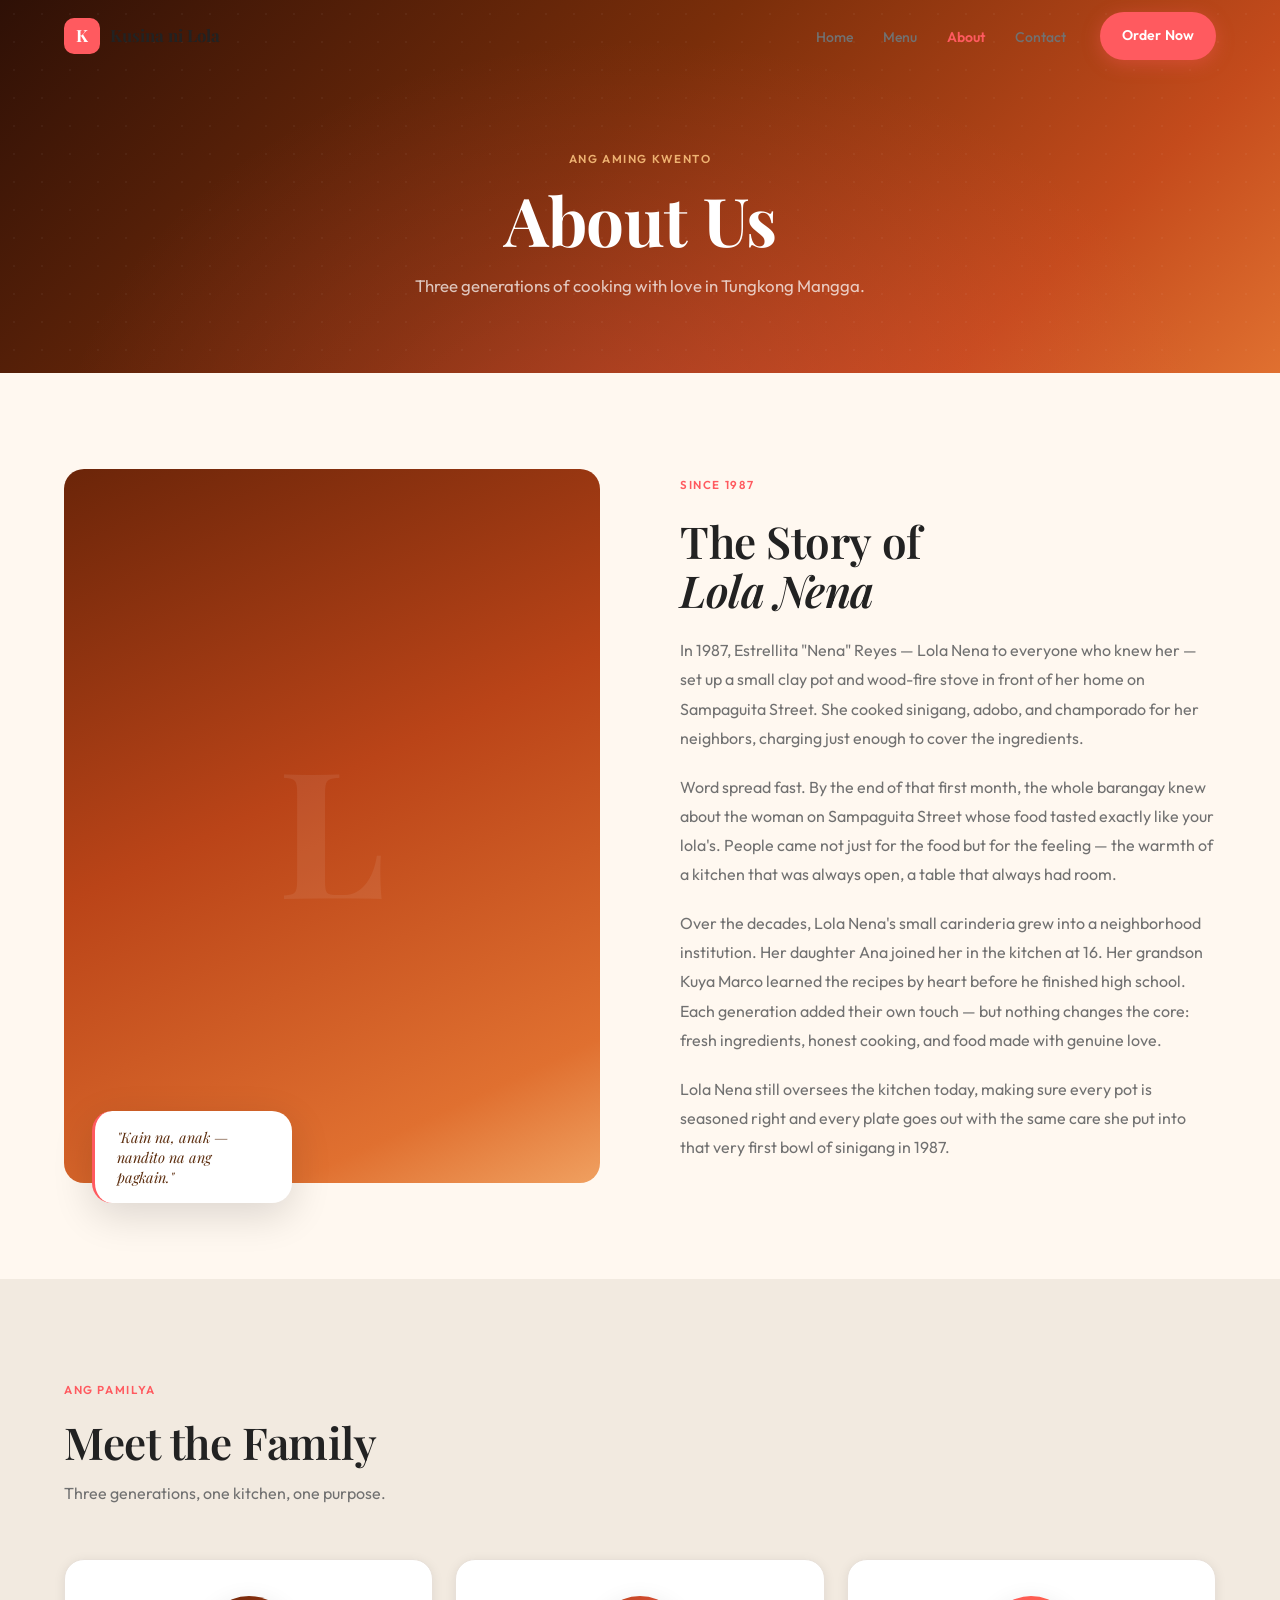
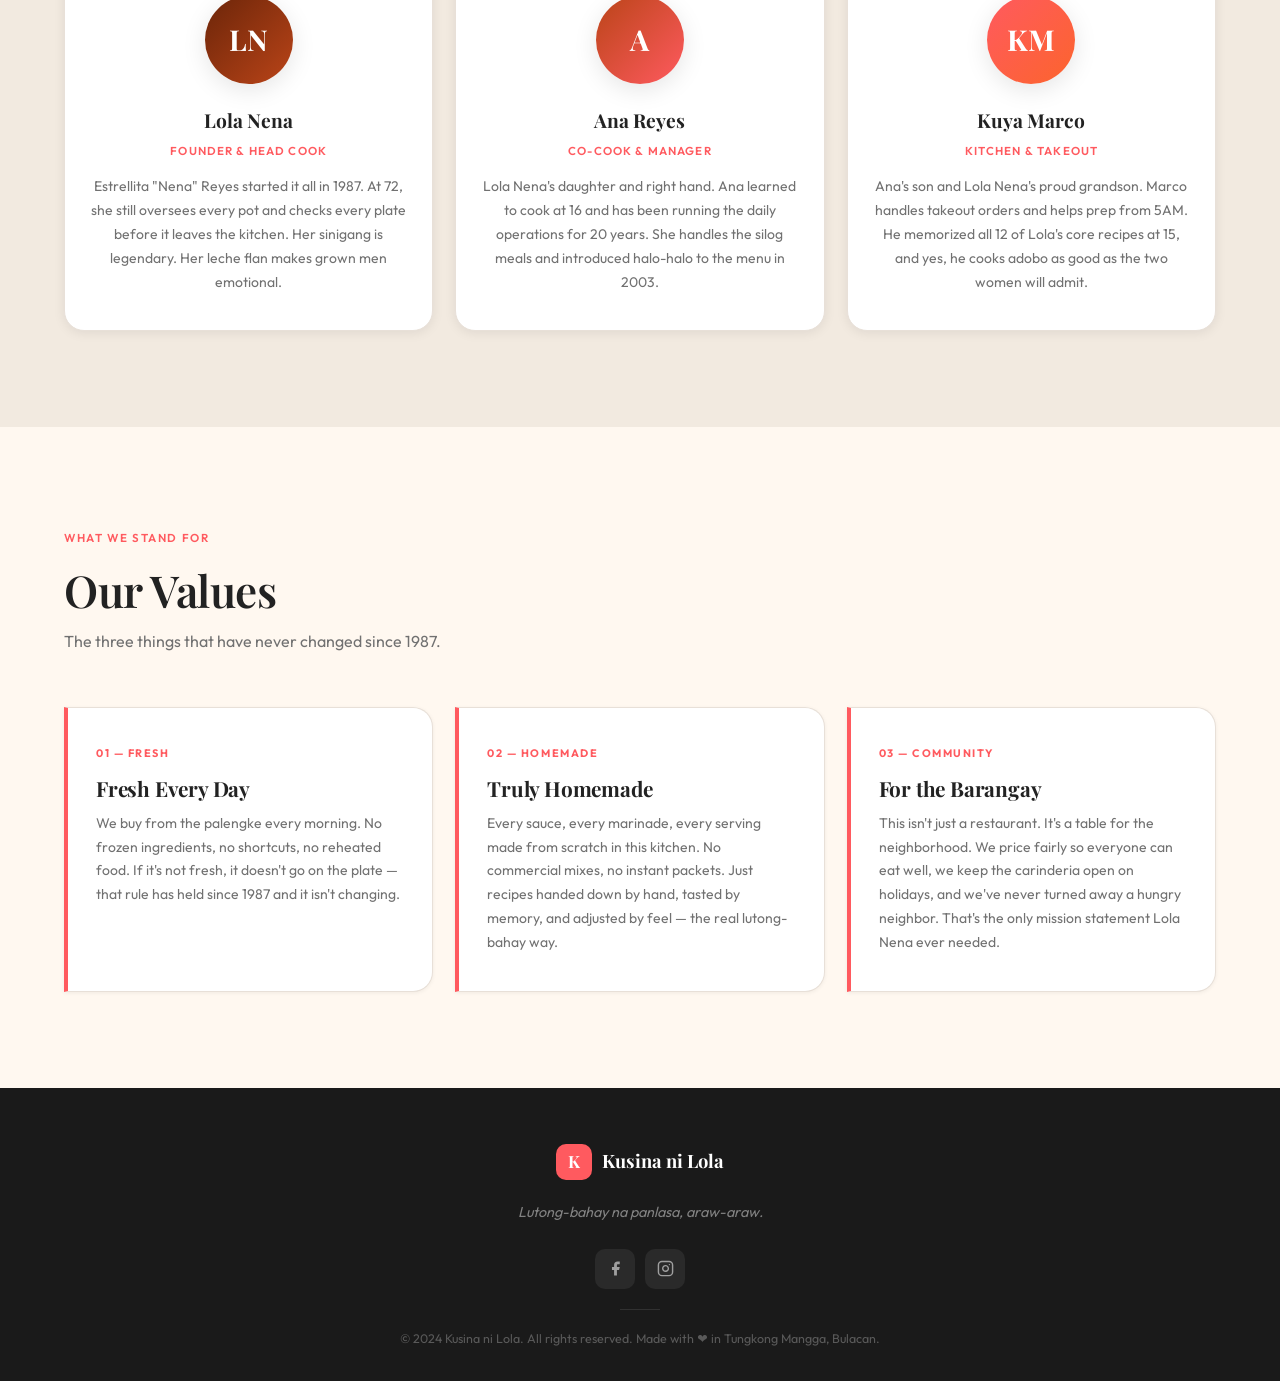
==== about.html @ 2b3912df "Initial build: Kusina ni Lola restaurant site" ====
<!DOCTYPE html>
<html lang="tl">
<head>
  <meta charset="UTF-8">
  <meta name="viewport" content="width=device-width, initial-scale=1.0">
  <title>About — Kusina ni Lola</title>
  <meta name="description" content="The story of Lola Nena, who started cooking for the neighborhood in 1987. Family recipes, love, and community.">
  <link rel="preconnect" href="https://fonts.googleapis.com">
  <link rel="preconnect" href="https://fonts.gstatic.com" crossorigin>
  <link href="https://fonts.googleapis.com/css2?family=Playfair+Display:ital,wght@0,400;0,600;0,700;1,400;1,600&family=Outfit:wght@300;400;500;600&display=swap" rel="stylesheet">
  <link rel="stylesheet" href="style.css">
</head>
<body>

  <!-- ===== NAV ===== -->
  <nav class="nav scrolled" id="nav">
    <div class="nav__inner">
      <a href="index.html" class="nav__logo">
        <span class="nav__logo-mark">K</span>
        <span>Kusina ni Lola</span>
      </a>
      <ul class="nav__links">
        <li><a href="index.html" class="nav__link">Home</a></li>
        <li><a href="menu.html" class="nav__link">Menu</a></li>
        <li><a href="about.html" class="nav__link active">About</a></li>
        <li><a href="contact.html" class="nav__link">Contact</a></li>
      </ul>
      <a href="contact.html" class="btn btn--primary nav__cta">Order Now</a>
      <button class="nav__toggle" id="navToggle" aria-label="Toggle navigation">
        <span></span><span></span><span></span>
      </button>
    </div>
    <div class="nav__mobile" id="navMobile">
      <ul>
        <li><a href="index.html" class="nav__link">Home</a></li>
        <li><a href="menu.html" class="nav__link">Menu</a></li>
        <li><a href="about.html" class="nav__link active">About</a></li>
        <li><a href="contact.html" class="nav__link">Contact</a></li>
      </ul>
      <a href="contact.html" class="btn btn--primary">Order Now</a>
    </div>
  </nav>

  <!-- ===== PAGE HEADER ===== -->
  <div class="page-header">
    <div class="container page-header__inner">
      <span class="section-label" style="color: rgba(255,200,130,0.85);">Ang Aming Kwento</span>
      <h1>About Us</h1>
      <p>Three generations of cooking with love in Tungkong Mangga.</p>
    </div>
  </div>

  <!-- ===== STORY ===== -->
  <section class="story">
    <div class="container">
      <div class="story__inner">
        <div class="story__visual fade-in">
          <div class="story__img">
            <span class="story__img-deco" aria-hidden="true">L</span>
          </div>
          <div class="story__img-tag">
            "Kain na, anak — nandito na ang pagkain."
          </div>
        </div>
        <div class="story__content">
          <span class="section-label fade-in">Since 1987</span>
          <h2 class="fade-up">The Story of<br><em>Lola Nena</em></h2>
          <p class="story__body fade-up">In 1987, Estrellita "Nena" Reyes — Lola Nena to everyone who knew her — set up a small clay pot and wood-fire stove in front of her home on Sampaguita Street. She cooked sinigang, adobo, and champorado for her neighbors, charging just enough to cover the ingredients.</p>
          <p class="story__body fade-up">Word spread fast. By the end of that first month, the whole barangay knew about the woman on Sampaguita Street whose food tasted exactly like your lola's. People came not just for the food but for the feeling — the warmth of a kitchen that was always open, a table that always had room.</p>
          <p class="story__body fade-up">Over the decades, Lola Nena's small carinderia grew into a neighborhood institution. Her daughter Ana joined her in the kitchen at 16. Her grandson Kuya Marco learned the recipes by heart before he finished high school. Each generation added their own touch — but nothing changes the core: fresh ingredients, honest cooking, and food made with genuine love.</p>
          <p class="story__body fade-up">Lola Nena still oversees the kitchen today, making sure every pot is seasoned right and every plate goes out with the same care she put into that very first bowl of sinigang in 1987.</p>
        </div>
      </div>
    </div>
  </section>

  <!-- ===== MEET THE FAMILY ===== -->
  <section class="family">
    <div class="container">
      <div class="section-header">
        <span class="section-label fade-in">Ang Pamilya</span>
        <h2 class="fade-up">Meet the Family</h2>
        <p class="fade-up">Three generations, one kitchen, one purpose.</p>
      </div>
      <div class="family__grid stagger">
        <div class="family-card fade-up">
          <div class="family-card__avatar family-card__avatar--lola">LN</div>
          <p class="family-card__name">Lola Nena</p>
          <p class="family-card__role">Founder & Head Cook</p>
          <p class="family-card__bio">Estrellita "Nena" Reyes started it all in 1987. At 72, she still oversees every pot and checks every plate before it leaves the kitchen. Her sinigang is legendary. Her leche flan makes grown men emotional.</p>
        </div>
        <div class="family-card fade-up">
          <div class="family-card__avatar family-card__avatar--ana">A</div>
          <p class="family-card__name">Ana Reyes</p>
          <p class="family-card__role">Co-Cook & Manager</p>
          <p class="family-card__bio">Lola Nena's daughter and right hand. Ana learned to cook at 16 and has been running the daily operations for 20 years. She handles the silog meals and introduced halo-halo to the menu in 2003.</p>
        </div>
        <div class="family-card fade-up">
          <div class="family-card__avatar family-card__avatar--marco">KM</div>
          <p class="family-card__name">Kuya Marco</p>
          <p class="family-card__role">Kitchen & Takeout</p>
          <p class="family-card__bio">Ana's son and Lola Nena's proud grandson. Marco handles takeout orders and helps prep from 5AM. He memorized all 12 of Lola's core recipes at 15, and yes, he cooks adobo as good as the two women will admit.</p>
        </div>
      </div>
    </div>
  </section>

  <!-- ===== OUR VALUES ===== -->
  <section class="values">
    <div class="container">
      <div class="section-header">
        <span class="section-label fade-in">What We Stand For</span>
        <h2 class="fade-up">Our Values</h2>
        <p class="fade-up">The three things that have never changed since 1987.</p>
      </div>
      <div class="values__grid stagger">
        <div class="value-card fade-up">
          <p class="value-card__num">01 — Fresh</p>
          <h3 class="value-card__title">Fresh Every Day</h3>
          <p class="value-card__text">We buy from the palengke every morning. No frozen ingredients, no shortcuts, no reheated food. If it's not fresh, it doesn't go on the plate — that rule has held since 1987 and it isn't changing.</p>
        </div>
        <div class="value-card fade-up">
          <p class="value-card__num">02 — Homemade</p>
          <h3 class="value-card__title">Truly Homemade</h3>
          <p class="value-card__text">Every sauce, every marinade, every serving made from scratch in this kitchen. No commercial mixes, no instant packets. Just recipes handed down by hand, tasted by memory, and adjusted by feel — the real lutong-bahay way.</p>
        </div>
        <div class="value-card fade-up">
          <p class="value-card__num">03 — Community</p>
          <h3 class="value-card__title">For the Barangay</h3>
          <p class="value-card__text">This isn't just a restaurant. It's a table for the neighborhood. We price fairly so everyone can eat well, we keep the carinderia open on holidays, and we've never turned away a hungry neighbor. That's the only mission statement Lola Nena ever needed.</p>
        </div>
      </div>
    </div>
  </section>

  <!-- ===== FOOTER ===== -->
  <footer class="footer">
    <div class="footer__inner">
      <a href="index.html" class="footer__logo">
        <span class="nav__logo-mark">K</span>
        <span>Kusina ni Lola</span>
      </a>
      <p class="footer__tagline">Lutong-bahay na panlasa, araw-araw.</p>
      <div class="footer__social">
        <a href="#" class="footer__social-link" aria-label="Facebook">
          <svg viewBox="0 0 24 24" fill="currentColor" width="17" height="17"><path d="M18 2h-3a5 5 0 0 0-5 5v3H7v4h3v8h4v-8h3l1-4h-4V7a1 1 0 0 1 1-1h3z"/></svg>
        </a>
        <a href="#" class="footer__social-link" aria-label="Instagram">
          <svg viewBox="0 0 24 24" fill="none" stroke="currentColor" stroke-width="2" stroke-linecap="round" stroke-linejoin="round" width="17" height="17"><rect x="2" y="2" width="20" height="20" rx="5" ry="5"/><path d="M16 11.37A4 4 0 1 1 12.63 8 4 4 0 0 1 16 11.37z"/><line x1="17.5" y1="6.5" x2="17.51" y2="6.5"/></svg>
        </a>
      </div>
      <div class="footer__divider"></div>
      <p class="footer__copy">© 2024 Kusina ni Lola. All rights reserved. Made with ❤️ in Tungkong Mangga, Bulacan.</p>
    </div>
  </footer>

  <script src="script.js"></script>
</body>
</html>
---- style.css ----
/* ============================================================
   KUSINA NI LOLA — style.css
   Airbnb design tokens: Rausch coral, warm cream, rounded UI
   Fonts: Playfair Display (serif) + Outfit (sans)
   ============================================================ */

@import url('https://fonts.googleapis.com/css2?family=Playfair+Display:ital,wght@0,400;0,600;0,700;1,400;1,600&family=Outfit:wght@300;400;500;600&display=swap');

/* --- TOKENS (Airbnb-inspired) --- */
:root {
  /* Airbnb Rausch coral palette */
  --coral:        #FF5A5F;
  --coral-dark:   #E04E53;
  --coral-light:  #FFF0F0;
  --orange:       #FC642D;
  /* Warm neutrals */
  --cream:        #FFF8F0;
  --warm-tan:     #F2EAE0;
  --brown:        #5C2D0E;
  --dark:         #222222;
  --medium:       #717171;
  --subtle:       #ADADAD;
  --border:       #E8E0D8;
  --card-bg:      #FFFFFF;
  --white:        #FFFFFF;

  --font-serif: 'Playfair Display', Georgia, serif;
  --font-sans:  'Outfit', system-ui, sans-serif;

  --max-w:       1200px;
  --nav-h:       72px;
  --radius:      12px;
  --radius-lg:   20px;
  --radius-pill: 9999px;

  --shadow-sm: 0 1px 4px rgba(0,0,0,0.06);
  --shadow:    0 2px 12px rgba(0,0,0,0.08);
  --shadow-md: 0 6px 24px rgba(0,0,0,0.10);
  --shadow-lg: 0 12px 40px rgba(0,0,0,0.14);

  --ease: cubic-bezier(0.25, 0.46, 0.45, 0.94);
  --t:    0.25s;
}

/* --- RESET --- */
*, *::before, *::after { box-sizing: border-box; margin: 0; padding: 0; }
html { scroll-behavior: smooth; font-size: 16px; }
body {
  font-family: var(--font-sans);
  background: var(--cream);
  color: var(--dark);
  line-height: 1.65;
  -webkit-font-smoothing: antialiased;
  overflow-x: hidden;
}
img { display: block; max-width: 100%; }
a { text-decoration: none; color: inherit; }
ul { list-style: none; }
button { cursor: pointer; border: none; background: none; font-family: inherit; }

/* --- TYPOGRAPHY --- */
h1, h2, h3, h4 {
  font-family: var(--font-serif);
  line-height: 1.12;
  letter-spacing: -0.01em;
  color: var(--dark);
}
h1 { font-size: clamp(2.4rem, 5.5vw, 4.2rem); font-weight: 700; }
h2 { font-size: clamp(1.75rem, 3.5vw, 2.75rem); font-weight: 600; }
h3 { font-size: clamp(1.1rem, 2vw, 1.5rem); font-weight: 600; }
p  { max-width: 65ch; line-height: 1.75; }
em { font-style: italic; }

/* --- LAYOUT --- */
.container {
  max-width: var(--max-w);
  margin: 0 auto;
  padding: 0 24px;
}
section { padding: 96px 0; }

/* --- SECTION LABEL --- */
.section-label {
  display: inline-block;
  font-size: 0.72rem;
  font-weight: 600;
  letter-spacing: 0.14em;
  text-transform: uppercase;
  color: var(--coral);
  margin-bottom: 14px;
}

/* --- BUTTONS --- */
.btn {
  display: inline-flex;
  align-items: center;
  gap: 8px;
  padding: 13px 26px;
  border-radius: var(--radius-pill);
  font-family: var(--font-sans);
  font-size: 0.875rem;
  font-weight: 600;
  letter-spacing: 0.01em;
  transition: all var(--t) var(--ease);
  cursor: pointer;
  white-space: nowrap;
  border: 2px solid transparent;
}
.btn--primary {
  background: var(--coral);
  color: var(--white);
  box-shadow: 0 4px 18px rgba(255, 90, 95, 0.38);
}
.btn--primary:hover {
  background: var(--coral-dark);
  transform: translateY(-2px);
  box-shadow: 0 8px 28px rgba(255, 90, 95, 0.48);
}
.btn--primary:active { transform: translateY(0); }
.btn--outline {
  background: transparent;
  color: var(--coral);
  border-color: var(--coral);
}
.btn--outline:hover {
  background: var(--coral);
  color: var(--white);
  transform: translateY(-2px);
  box-shadow: 0 6px 20px rgba(255, 90, 95, 0.38);
}
.btn--ghost {
  background: rgba(255,255,255,0.1);
  color: rgba(255,255,255,0.9);
  border-color: rgba(255,255,255,0.25);
  backdrop-filter: blur(4px);
}
.btn--ghost:hover {
  background: rgba(255,255,255,0.2);
  color: white;
  border-color: rgba(255,255,255,0.5);
}
.btn--lg { padding: 17px 38px; font-size: 0.95rem; }

/* ============================================================
   NAV
   ============================================================ */
.nav {
  position: fixed;
  top: 0; left: 0; right: 0;
  height: var(--nav-h);
  z-index: 100;
  transition: background var(--t) var(--ease), box-shadow var(--t) var(--ease);
}
.nav.scrolled {
  background: rgba(255, 252, 248, 0.96);
  backdrop-filter: blur(16px);
  -webkit-backdrop-filter: blur(16px);
  box-shadow: 0 1px 0 var(--border);
}
.nav__inner {
  max-width: var(--max-w);
  margin: 0 auto;
  padding: 0 24px;
  height: 100%;
  display: flex;
  align-items: center;
  gap: 8px;
}
.nav__logo {
  display: flex;
  align-items: center;
  gap: 10px;
  font-family: var(--font-serif);
  font-size: 1.05rem;
  font-weight: 700;
  color: var(--dark);
  flex-shrink: 0;
  transition: color var(--t);
}
.nav__logo:hover { color: var(--coral); }
.nav__logo-mark {
  width: 36px;
  height: 36px;
  background: var(--coral);
  color: white;
  border-radius: 10px;
  display: flex;
  align-items: center;
  justify-content: center;
  font-size: 1.05rem;
  font-weight: 700;
  font-family: var(--font-serif);
  flex-shrink: 0;
  transition: transform var(--t) var(--ease);
}
.nav__logo:hover .nav__logo-mark { transform: rotate(-6deg) scale(1.05); }
.nav__links {
  display: flex;
  align-items: center;
  gap: 2px;
  margin-left: auto;
}
.nav__link {
  font-size: 0.875rem;
  font-weight: 500;
  color: var(--medium);
  padding: 8px 14px;
  border-radius: var(--radius);
  transition: color var(--t), background var(--t);
}
.nav__link:hover { color: var(--dark); background: var(--warm-tan); }
.nav__link.active { color: var(--coral); font-weight: 600; }
.nav__cta { margin-left: 12px; padding: 10px 20px; }

/* Transparent nav (home hero) */
.nav--transparent .nav__logo { color: white; }
.nav--transparent .nav__link { color: rgba(255,255,255,0.78); }
.nav--transparent .nav__link:hover { color: white; background: rgba(255,255,255,0.12); }
.nav--transparent .nav__link.active { color: white; }
.nav--transparent.scrolled .nav__logo { color: var(--dark); }
.nav--transparent.scrolled .nav__link { color: var(--medium); }
.nav--transparent.scrolled .nav__link:hover { color: var(--dark); background: var(--warm-tan); }
.nav--transparent.scrolled .nav__link.active { color: var(--coral); }
/* Burger */
.nav__toggle {
  display: none;
  flex-direction: column;
  gap: 5px;
  padding: 8px;
  margin-left: auto;
  border-radius: var(--radius);
  transition: background var(--t);
}
.nav__toggle:hover { background: var(--warm-tan); }
.nav__toggle span {
  display: block;
  width: 22px;
  height: 2px;
  background: currentColor;
  border-radius: 2px;
  transition: transform var(--t) var(--ease), opacity var(--t);
}
.nav--transparent .nav__toggle { color: white; }
.nav--transparent.scrolled .nav__toggle { color: var(--dark); }
/* Mobile nav drawer */
.nav__mobile {
  display: none;
  position: fixed;
  top: var(--nav-h);
  left: 0; right: 0;
  background: var(--cream);
  border-top: 1px solid var(--border);
  padding: 12px 16px 24px;
  box-shadow: var(--shadow-lg);
  z-index: 99;
}
.nav__mobile.open { display: block; }
.nav__mobile .nav__link {
  display: block;
  padding: 14px 16px;
  font-size: 0.95rem;
  color: var(--dark);
  border-bottom: 1px solid var(--border);
}
.nav__mobile .nav__link.active { color: var(--coral); }
.nav__mobile .btn { width: 100%; justify-content: center; margin-top: 16px; }

/* ============================================================
   FOOTER
   ============================================================ */
.footer {
  background: #1A1A1A;
  padding: 56px 0 32px;
}
.footer__inner {
  max-width: var(--max-w);
  margin: 0 auto;
  padding: 0 24px;
  display: flex;
  flex-direction: column;
  align-items: center;
  text-align: center;
  gap: 20px;
}
.footer__logo {
  display: inline-flex;
  align-items: center;
  gap: 10px;
  font-family: var(--font-serif);
  font-size: 1.15rem;
  font-weight: 700;
  color: white;
  transition: color var(--t);
}
.footer__logo:hover { color: var(--coral); }
.footer__logo .nav__logo-mark { background: var(--coral); }
.footer__tagline {
  font-style: italic;
  font-size: 0.9rem;
  color: rgba(255,255,255,0.45);
  max-width: 100%;
  margin: 0;
}
.footer__social {
  display: flex;
  gap: 10px;
  margin-top: 4px;
}
.footer__social-link {
  width: 40px;
  height: 40px;
  border-radius: 10px;
  background: rgba(255,255,255,0.07);
  display: flex;
  align-items: center;
  justify-content: center;
  color: rgba(255,255,255,0.55);
  transition: all var(--t) var(--ease);
}
.footer__social-link:hover {
  background: var(--coral);
  color: white;
  transform: translateY(-3px);
  box-shadow: 0 6px 16px rgba(255,90,95,0.4);
}
.footer__social-link svg { width: 17px; height: 17px; }
.footer__divider {
  width: 40px;
  height: 1px;
  background: rgba(255,255,255,0.1);
}
.footer__copy {
  font-size: 0.78rem;
  color: rgba(255,255,255,0.28);
  max-width: none;
  line-height: 1.5;
}

/* ============================================================
   PAGE HEADER (inner pages)
   ============================================================ */
.page-header {
  background: linear-gradient(135deg, #2E1006 0%, #7A2E0A 45%, #C44B1C 80%, #E07030 100%);
  padding: calc(var(--nav-h) + 72px) 0 72px;
  text-align: center;
  position: relative;
  overflow: hidden;
}
.page-header::before {
  content: '';
  position: absolute;
  inset: 0;
  background: radial-gradient(ellipse at 50% 130%, rgba(255,90,95,0.25) 0%, transparent 65%);
}
.page-header::after {
  content: '';
  position: absolute;
  inset: 0;
  background-image: radial-gradient(circle, rgba(255,255,255,0.04) 1px, transparent 1px);
  background-size: 28px 28px;
}
.page-header__inner { position: relative; z-index: 1; }
.page-header h1 { color: white; margin-bottom: 14px; }
.page-header p {
  color: rgba(255,255,255,0.72);
  max-width: 52ch;
  margin: 0 auto;
  font-size: 1.05rem;
}

/* ============================================================
   HOME — HERO
   ============================================================ */
.hero {
  position: relative;
  min-height: 100vh;
  display: flex;
  align-items: center;
  overflow: hidden;
}
.hero__bg {
  position: absolute;
  inset: 0;
  background:
    linear-gradient(165deg, rgba(18,7,2,0.62) 0%, rgba(18,7,2,0.42) 100%),
    linear-gradient(145deg, #1E0A03 0%, #6B2509 28%, #BA4418 58%, #E07030 80%, #F0A060 100%);
  z-index: 0;
}
.hero__bg::after {
  content: '';
  position: absolute;
  inset: 0;
  background-image: radial-gradient(circle, rgba(255,255,255,0.055) 1px, transparent 1px);
  background-size: 30px 30px;
}
.hero__deco {
  position: absolute;
  right: -6vw;
  top: 50%;
  transform: translateY(-54%);
  font-family: var(--font-serif);
  font-size: 55vw;
  font-weight: 700;
  color: rgba(255,255,255,0.025);
  line-height: 1;
  pointer-events: none;
  user-select: none;
  z-index: 0;
}
.hero__content {
  position: relative;
  z-index: 1;
  max-width: var(--max-w);
  margin: 0 auto;
  padding: calc(var(--nav-h) + 48px) 24px 100px;
  width: 100%;
}
.hero__label {
  font-size: 0.76rem;
  font-weight: 600;
  letter-spacing: 0.16em;
  text-transform: uppercase;
  color: rgba(255,220,160,0.8);
  margin-bottom: 22px;
  animation: heroFadeUp 0.8s 0.15s var(--ease) both;
}
.hero__title {
  color: white;
  font-size: clamp(3rem, 9vw, 6.5rem);
  font-weight: 700;
  line-height: 1.02;
  letter-spacing: -0.025em;
  margin-bottom: 28px;
  max-width: 14ch;
  animation: heroFadeUp 0.8s 0.3s var(--ease) both;
}
.hero__title em { color: #FFCC88; }
.hero__sub {
  font-size: 1.1rem;
  color: rgba(255,255,255,0.78);
  max-width: 46ch;
  margin-bottom: 44px;
  line-height: 1.7;
  animation: heroFadeUp 0.8s 0.45s var(--ease) both;
}
.hero__cta {
  display: flex;
  gap: 14px;
  flex-wrap: wrap;
  animation: heroFadeUp 0.8s 0.6s var(--ease) both;
}
.hero__scroll {
  position: absolute;
  bottom: 36px;
  left: 50%;
  transform: translateX(-50%);
  display: flex;
  flex-direction: column;
  align-items: center;
  gap: 10px;
  color: rgba(255,255,255,0.38);
  font-size: 0.68rem;
  letter-spacing: 0.14em;
  text-transform: uppercase;
  animation: heroFadeUp 1s 1s var(--ease) both;
}
.hero__scroll-line {
  width: 1px;
  height: 44px;
  background: linear-gradient(to bottom, rgba(255,255,255,0.35), transparent);
  animation: scrollPulse 2.2s ease-in-out infinite;
}
@keyframes heroFadeUp {
  from { opacity: 0; transform: translateY(30px); }
  to   { opacity: 1; transform: translateY(0); }
}
@keyframes scrollPulse {
  0%, 100% { opacity: 0.38; transform: scaleY(1); }
  50%       { opacity: 0.7;  transform: scaleY(1.12); }
}

/* ============================================================
   HOME — FEATURES
   ============================================================ */
.features { background: var(--cream); padding: 88px 0; }
.features__header { margin-bottom: 52px; }
.features__header h2 { margin-top: 4px; }
.features__grid {
  display: grid;
  grid-template-columns: repeat(3, 1fr);
  gap: 22px;
}
.feature-card {
  background: var(--card-bg);
  border-radius: var(--radius-lg);
  padding: 36px 28px;
  box-shadow: var(--shadow);
  border: 1px solid var(--border);
  transition: transform 0.3s var(--ease), box-shadow 0.3s var(--ease);
}
.feature-card:hover {
  transform: translateY(-7px);
  box-shadow: var(--shadow-lg);
}
.feature-card__icon {
  width: 52px;
  height: 52px;
  background: var(--coral-light);
  border-radius: var(--radius);
  display: flex;
  align-items: center;
  justify-content: center;
  font-size: 1.45rem;
  margin-bottom: 22px;
  transition: transform 0.3s var(--ease);
}
.feature-card:hover .feature-card__icon { transform: scale(1.1) rotate(-5deg); }
.feature-card__title {
  font-size: 1.1rem;
  font-weight: 600;
  color: var(--dark);
  margin-bottom: 10px;
}
.feature-card__text {
  font-size: 0.875rem;
  color: var(--medium);
  max-width: none;
  line-height: 1.7;
}

/* ============================================================
   HOME — ABOUT TEASER
   ============================================================ */
.about-teaser { background: var(--warm-tan); padding: 100px 0; }
.about-teaser__inner {
  display: grid;
  grid-template-columns: 1fr 1fr;
  gap: 72px;
  align-items: center;
}
.about-teaser__visual {
  position: relative;
  aspect-ratio: 4/3.2;
  border-radius: var(--radius-lg);
  overflow: visible;
}
.about-teaser__visual-bg {
  width: 100%;
  height: 100%;
  border-radius: var(--radius-lg);
  background: linear-gradient(145deg, #6B2509, #BA4418, #E07030);
  overflow: hidden;
  display: flex;
  align-items: center;
  justify-content: center;
}
.about-teaser__visual-letter {
  font-family: var(--font-serif);
  font-size: 14rem;
  font-weight: 700;
  color: rgba(255,255,255,0.1);
  user-select: none;
  line-height: 1;
}
.about-teaser__badge {
  position: absolute;
  bottom: -24px;
  right: -20px;
  background: var(--coral);
  color: white;
  border-radius: var(--radius-lg);
  padding: 18px 22px;
  text-align: center;
  box-shadow: 0 8px 32px rgba(255, 90, 95, 0.45);
}
.about-teaser__badge-num {
  display: block;
  font-family: var(--font-serif);
  font-size: 2.2rem;
  font-weight: 700;
  line-height: 1;
  margin-bottom: 4px;
}
.about-teaser__badge-text {
  font-size: 0.72rem;
  opacity: 0.88;
  letter-spacing: 0.04em;
  font-weight: 500;
}
.about-teaser__quote {
  font-family: var(--font-serif);
  font-size: 1.4rem;
  font-style: italic;
  color: var(--brown);
  margin: 16px 0 26px;
  line-height: 1.45;
  padding-left: 20px;
  border-left: 3px solid var(--coral);
}
.about-teaser__body {
  color: var(--medium);
  margin-bottom: 18px;
  line-height: 1.8;
}

/* ============================================================
   MENU PAGE
   ============================================================ */
.menu-notice {
  background: var(--coral-light);
  border-bottom: 1px solid #FFD6D8;
  padding: 12px 24px;
  text-align: center;
  font-size: 0.84rem;
  color: var(--coral-dark);
}
.menu-notice strong { font-weight: 600; }
.menu-page { padding: 64px 0 80px; }
.menu-category { margin-bottom: 72px; }
.menu-category__header {
  display: flex;
  align-items: center;
  gap: 16px;
  margin-bottom: 32px;
  padding-bottom: 20px;
  border-bottom: 2px solid var(--border);
}
.menu-category__icon {
  width: 50px;
  height: 50px;
  background: var(--coral-light);
  border-radius: var(--radius);
  display: flex;
  align-items: center;
  justify-content: center;
  font-size: 1.4rem;
  flex-shrink: 0;
}
.menu-category__title { font-size: 1.75rem; font-weight: 700; color: var(--dark); }
.menu-grid {
  display: grid;
  grid-template-columns: repeat(3, 1fr);
  gap: 18px;
}
.menu-item {
  background: var(--card-bg);
  border-radius: var(--radius-lg);
  padding: 26px 22px;
  border: 1px solid var(--border);
  box-shadow: var(--shadow-sm);
  transition: transform 0.25s var(--ease), box-shadow 0.25s var(--ease), border-color 0.25s;
  position: relative;
  overflow: hidden;
}
.menu-item::before {
  content: '';
  position: absolute;
  top: 0; left: 0; right: 0;
  height: 3px;
  background: var(--coral);
  transform: scaleX(0);
  transform-origin: left;
  transition: transform 0.25s var(--ease);
}
.menu-item:hover { transform: translateY(-5px); box-shadow: var(--shadow-md); border-color: #FFDADB; }
.menu-item:hover::before { transform: scaleX(1); }
.menu-item__name {
  font-family: var(--font-serif);
  font-size: 1.05rem;
  font-weight: 600;
  color: var(--dark);
  margin-bottom: 8px;
}
.menu-item__desc {
  font-size: 0.84rem;
  color: var(--medium);
  max-width: none;
  margin-bottom: 20px;
  line-height: 1.65;
}
.menu-item__price {
  font-size: 1.15rem;
  font-weight: 700;
  color: var(--coral);
}
.menu-item__price::before { content: '₱'; }

/* ============================================================
   ABOUT PAGE — STORY
   ============================================================ */
.story { background: var(--cream); padding: 96px 0; }
.story__inner {
  display: grid;
  grid-template-columns: 1fr 1fr;
  gap: 80px;
  align-items: center;
}
.story__visual { position: relative; }
.story__img {
  width: 100%;
  aspect-ratio: 3/4;
  border-radius: var(--radius-lg);
  background: linear-gradient(155deg, #6B2509 0%, #BA4418 45%, #E07030 85%, #F0A060 100%);
  overflow: hidden;
  display: flex;
  align-items: center;
  justify-content: center;
}
.story__img-deco {
  font-family: var(--font-serif);
  font-size: 11rem;
  font-weight: 700;
  color: rgba(255,255,255,0.08);
  user-select: none;
  line-height: 1;
}
.story__img-tag {
  position: absolute;
  bottom: -20px;
  left: 28px;
  background: white;
  border-radius: var(--radius-lg);
  padding: 16px 22px;
  box-shadow: var(--shadow-lg);
  font-family: var(--font-serif);
  font-style: italic;
  color: var(--brown);
  font-size: 0.9rem;
  max-width: 200px;
  line-height: 1.4;
  border-left: 3px solid var(--coral);
}
.story__content h2 { margin-bottom: 22px; margin-top: 8px; }
.story__body {
  color: var(--medium);
  margin-bottom: 20px;
  line-height: 1.82;
}

/* FAMILY */
.family { background: var(--warm-tan); padding: 96px 0; }
.section-header { margin-bottom: 52px; }
.section-header h2 { margin-top: 4px; margin-bottom: 12px; }
.section-header p { color: var(--medium); max-width: 52ch; }
.family__grid {
  display: grid;
  grid-template-columns: repeat(3, 1fr);
  gap: 22px;
}
.family-card {
  background: var(--card-bg);
  border-radius: var(--radius-lg);
  padding: 36px 24px;
  text-align: center;
  box-shadow: var(--shadow);
  border: 1px solid var(--border);
  transition: transform 0.3s var(--ease), box-shadow 0.3s var(--ease);
}
.family-card:hover { transform: translateY(-7px); box-shadow: var(--shadow-lg); }
.family-card__avatar {
  width: 88px;
  height: 88px;
  border-radius: 50%;
  margin: 0 auto 20px;
  display: flex;
  align-items: center;
  justify-content: center;
  font-family: var(--font-serif);
  font-size: 1.8rem;
  font-weight: 700;
  color: white;
  box-shadow: var(--shadow-md);
}
.family-card__avatar--lola  { background: linear-gradient(135deg, #6B2509, #BA4418); }
.family-card__avatar--ana   { background: linear-gradient(135deg, #BA4418, #FF5A5F); }
.family-card__avatar--marco { background: linear-gradient(135deg, #FF5A5F, #FC642D); }
.family-card__name {
  font-family: var(--font-serif);
  font-size: 1.2rem;
  font-weight: 700;
  color: var(--dark);
  margin-bottom: 4px;
}
.family-card__role {
  font-size: 0.72rem;
  letter-spacing: 0.1em;
  text-transform: uppercase;
  color: var(--coral);
  font-weight: 600;
  margin-bottom: 14px;
}
.family-card__bio {
  font-size: 0.875rem;
  color: var(--medium);
  max-width: none;
  line-height: 1.7;
}

/* VALUES */
.values { background: var(--cream); padding: 96px 0; }
.values__grid {
  display: grid;
  grid-template-columns: repeat(3, 1fr);
  gap: 22px;
  margin-top: 52px;
}
.value-card {
  padding: 36px 28px;
  background: var(--card-bg);
  border-radius: 0 var(--radius-lg) var(--radius-lg) 0;
  border-left: 4px solid var(--coral);
  box-shadow: var(--shadow-sm);
  border-top: 1px solid var(--border);
  border-bottom: 1px solid var(--border);
  border-right: 1px solid var(--border);
  transition: transform 0.25s var(--ease), box-shadow 0.25s var(--ease);
}
.value-card:hover { transform: translateX(6px); box-shadow: var(--shadow-md); }
.value-card__num {
  font-size: 0.68rem;
  font-weight: 700;
  letter-spacing: 0.14em;
  text-transform: uppercase;
  color: var(--coral);
  margin-bottom: 14px;
}
.value-card__title {
  font-family: var(--font-serif);
  font-size: 1.3rem;
  font-weight: 700;
  color: var(--dark);
  margin-bottom: 12px;
}
.value-card__text {
  font-size: 0.875rem;
  color: var(--medium);
  max-width: none;
  line-height: 1.7;
}

/* ============================================================
   CONTACT PAGE
   ============================================================ */
.contact-page { padding: 80px 0; }
.contact-page__inner {
  display: grid;
  grid-template-columns: 1fr 1.6fr;
  gap: 64px;
  align-items: start;
}
.contact-info h2 { margin-bottom: 36px; }
.contact-detail {
  display: flex;
  gap: 16px;
  margin-bottom: 28px;
  align-items: flex-start;
}
.contact-detail__icon {
  width: 44px;
  height: 44px;
  background: var(--coral-light);
  border-radius: var(--radius);
  display: flex;
  align-items: center;
  justify-content: center;
  font-size: 1.1rem;
  flex-shrink: 0;
  margin-top: 2px;
}
.contact-detail__label {
  font-size: 0.7rem;
  font-weight: 700;
  letter-spacing: 0.12em;
  text-transform: uppercase;
  color: var(--coral);
  margin-bottom: 5px;
}
.contact-detail__value {
  font-size: 0.925rem;
  color: var(--dark);
  max-width: none;
  line-height: 1.55;
}
.hours-grid {
  border: 1px solid var(--border);
  border-radius: var(--radius);
  overflow: hidden;
  margin-top: 28px;
}
.hours-row {
  display: flex;
  justify-content: space-between;
  align-items: center;
  padding: 11px 16px;
  border-bottom: 1px solid var(--border);
  font-size: 0.875rem;
}
.hours-row:last-child { border-bottom: none; }
.hours-row__day { color: var(--medium); }
.hours-row__time { font-weight: 600; color: var(--dark); }
.contact-form-wrap {
  background: var(--card-bg);
  border-radius: var(--radius-lg);
  padding: 42px 40px;
  box-shadow: var(--shadow-md);
  border: 1px solid var(--border);
}
.contact-form-wrap h3 { margin-bottom: 6px; }
.contact-form-wrap > p { color: var(--medium); font-size: 0.9rem; margin-bottom: 30px; max-width: none; }
.form-group { margin-bottom: 20px; }
.form-group label {
  display: block;
  font-size: 0.8rem;
  font-weight: 600;
  color: var(--dark);
  margin-bottom: 8px;
  letter-spacing: 0.03em;
}
.form-group input,
.form-group textarea {
  width: 100%;
  padding: 13px 15px;
  border: 1.5px solid var(--border);
  border-radius: var(--radius);
  font-family: var(--font-sans);
  font-size: 0.925rem;
  color: var(--dark);
  background: var(--cream);
  transition: border-color var(--t) var(--ease), box-shadow var(--t) var(--ease);
  outline: none;
  -webkit-appearance: none;
  appearance: none;
}
.form-group input:focus,
.form-group textarea:focus {
  border-color: var(--coral);
  box-shadow: 0 0 0 3px rgba(255,90,95,0.12);
  background: white;
}
.form-group textarea {
  resize: vertical;
  min-height: 140px;
  line-height: 1.65;
}
.form-group input::placeholder,
.form-group textarea::placeholder { color: var(--subtle); }
.form-submit { width: 100%; justify-content: center; padding: 15px; font-size: 0.95rem; }

.map-section { padding: 0 0 80px; }
.map-wrap {
  border-radius: var(--radius-lg);
  overflow: hidden;
  height: 380px;
  background: var(--warm-tan);
  border: 1px solid var(--border);
  position: relative;
  display: flex;
  align-items: center;
  justify-content: center;
}
.map-wrap::before {
  content: '';
  position: absolute;
  inset: 0;
  background-image:
    linear-gradient(var(--border) 1px, transparent 1px),
    linear-gradient(90deg, var(--border) 1px, transparent 1px);
  background-size: 44px 44px;
}
.map-placeholder {
  position: relative;
  z-index: 1;
  text-align: center;
  pointer-events: none;
}
.map-placeholder__pin {
  width: 44px;
  height: 44px;
  background: var(--coral);
  border-radius: 50% 50% 50% 0;
  transform: rotate(-45deg);
  margin: 0 auto 20px;
  display: flex;
  align-items: center;
  justify-content: center;
  box-shadow: 0 4px 20px rgba(255,90,95,0.45);
  animation: pinBounce 2s ease-in-out infinite;
}
.map-placeholder__pin::after {
  content: '';
  width: 18px;
  height: 18px;
  background: white;
  border-radius: 50%;
}
@keyframes pinBounce {
  0%, 100% { transform: rotate(-45deg) translateY(0); }
  50%       { transform: rotate(-45deg) translateY(-6px); }
}
.map-placeholder p {
  font-weight: 600;
  color: var(--dark);
  max-width: none;
  font-size: 0.95rem;
}
.map-placeholder small {
  display: block;
  color: var(--medium);
  font-size: 0.8rem;
  margin-top: 5px;
}

/* ============================================================
   SCROLL ANIMATIONS
   ============================================================ */
.fade-up {
  opacity: 0;
  transform: translateY(28px);
  transition: opacity 0.65s var(--ease), transform 0.65s var(--ease);
}
.fade-up.visible { opacity: 1; transform: translateY(0); }

.fade-in {
  opacity: 0;
  transition: opacity 0.7s ease;
}
.fade-in.visible { opacity: 1; }

/* Stagger delays */
.stagger > *:nth-child(1) { transition-delay: 0.05s; }
.stagger > *:nth-child(2) { transition-delay: 0.12s; }
.stagger > *:nth-child(3) { transition-delay: 0.19s; }
.stagger > *:nth-child(4) { transition-delay: 0.26s; }
.stagger > *:nth-child(5) { transition-delay: 0.33s; }
.stagger > *:nth-child(6) { transition-delay: 0.40s; }

/* ============================================================
   RESPONSIVE
   ============================================================ */
@media (max-width: 1024px) {
  .about-teaser__inner { gap: 48px; }
  .story__inner { gap: 52px; }
  .contact-page__inner { gap: 40px; }
}

@media (max-width: 768px) {
  section { padding: 64px 0; }

  .nav__links, .nav__cta { display: none; }
  .nav__toggle { display: flex; }

  .hero__title { font-size: clamp(2.6rem, 11vw, 4rem); }
  .hero__deco  { font-size: 70vw; right: -12vw; }
  .hero__cta   { flex-direction: column; }
  .hero__cta .btn { width: 100%; justify-content: center; }

  .features__grid { grid-template-columns: 1fr; gap: 16px; }

  .about-teaser__inner { grid-template-columns: 1fr; gap: 48px; }
  .about-teaser__visual { order: -1; }
  .about-teaser__badge { bottom: -18px; right: 16px; }

  .menu-grid { grid-template-columns: 1fr; gap: 14px; }

  .story__inner { grid-template-columns: 1fr; gap: 40px; }
  .story__visual { order: -1; }
  .story__img-tag { bottom: -16px; left: 16px; }

  .family__grid { grid-template-columns: 1fr; gap: 16px; }
  .values__grid { grid-template-columns: 1fr; gap: 16px; }

  .contact-page__inner { grid-template-columns: 1fr; gap: 40px; }
  .contact-form-wrap { padding: 28px 22px; }

  .footer__inner { gap: 16px; }
}

@media (max-width: 480px) {
  .container { padding: 0 16px; }
  .hero__content { padding-left: 16px; padding-right: 16px; }
}
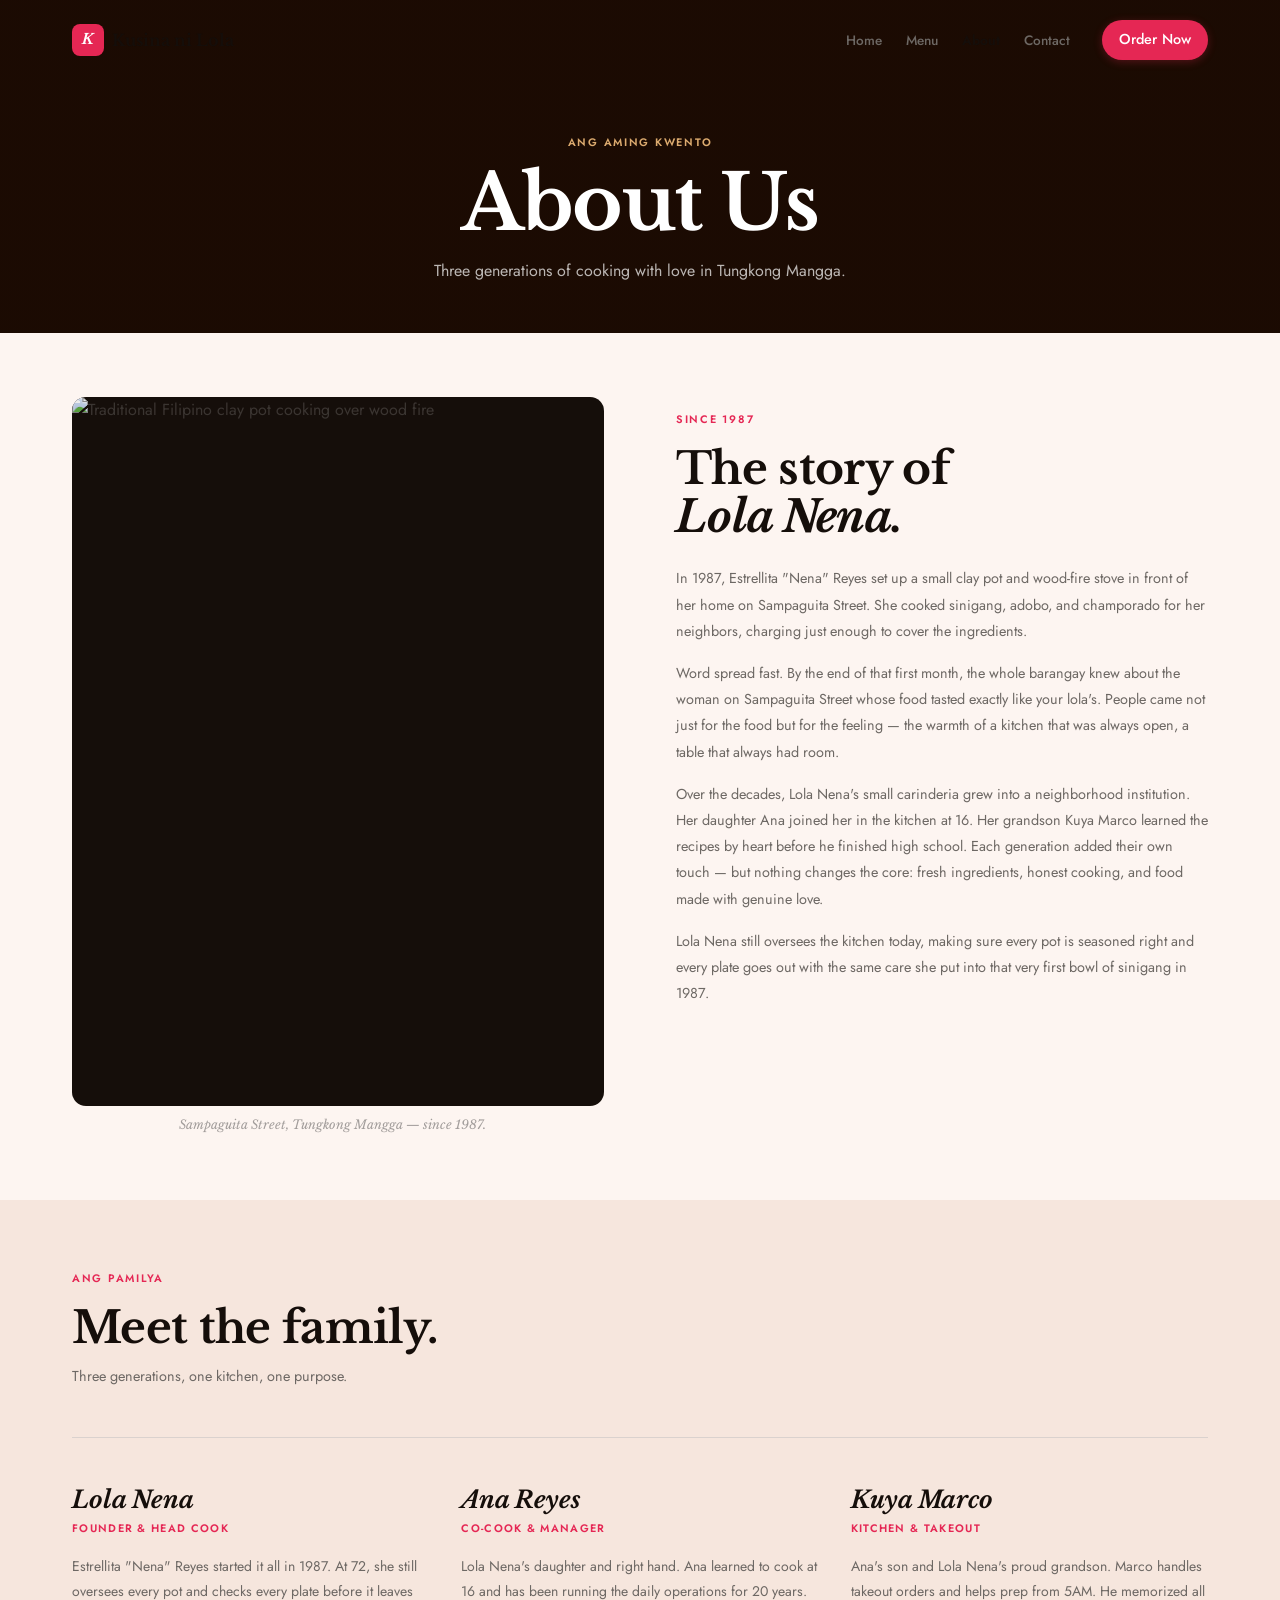
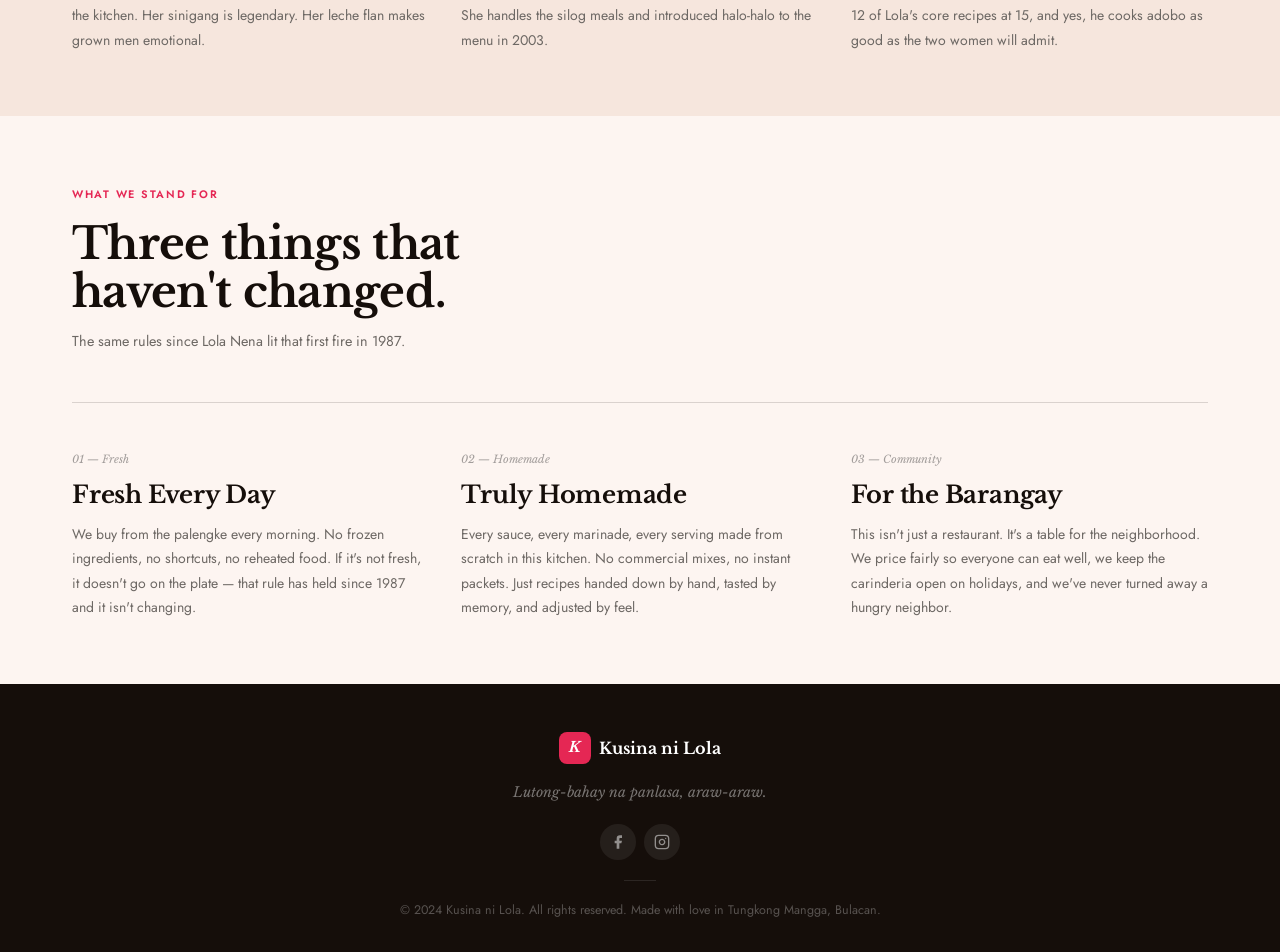
==== commit 39e6297a: "Redesign: remove vibecoded aesthetics, apply impeccable design laws - Fonts: Libre Baskerville + Jos" ====
--- a/about.html
+++ b/about.html
@@ -7,7 +7,7 @@
   <meta name="description" content="The story of Lola Nena, who started cooking for the neighborhood in 1987. Family recipes, love, and community.">
   <link rel="preconnect" href="https://fonts.googleapis.com">
   <link rel="preconnect" href="https://fonts.gstatic.com" crossorigin>
-  <link href="https://fonts.googleapis.com/css2?family=Playfair+Display:ital,wght@0,400;0,600;0,700;1,400;1,600&family=Outfit:wght@300;400;500;600&display=swap" rel="stylesheet">
+  <link href="https://fonts.googleapis.com/css2?family=Libre+Baskerville:ital,wght@0,400;0,700;1,400&family=Jost:ital,wght@0,300;0,400;0,500;0,600;1,400&display=swap" rel="stylesheet">
   <link rel="stylesheet" href="style.css">
 </head>
 <body>
@@ -43,6 +43,7 @@
 
   <!-- ===== PAGE HEADER ===== -->
   <div class="page-header">
+    <div class="page-header__bg" aria-hidden="true"></div>
     <div class="container page-header__inner">
       <span class="section-label" style="color: rgba(255,200,130,0.85);">Ang Aming Kwento</span>
       <h1>About Us</h1>
@@ -56,16 +57,20 @@
       <div class="story__inner">
         <div class="story__visual fade-in">
           <div class="story__img">
-            <span class="story__img-deco" aria-hidden="true">L</span>
+            <img
+              src="https://images.unsplash.com/photo-1604908176997-125f25cc6f3d?auto=format&fit=crop&w=800&q=75"
+              alt="Traditional Filipino clay pot cooking over wood fire"
+              loading="lazy"
+              width="800"
+              height="1067"
+            >
           </div>
-          <div class="story__img-tag">
-            "Kain na, anak — nandito na ang pagkain."
-          </div>
+          <p class="story__img-caption">Sampaguita Street, Tungkong Mangga — since 1987.</p>
         </div>
         <div class="story__content">
           <span class="section-label fade-in">Since 1987</span>
-          <h2 class="fade-up">The Story of<br><em>Lola Nena</em></h2>
-          <p class="story__body fade-up">In 1987, Estrellita "Nena" Reyes — Lola Nena to everyone who knew her — set up a small clay pot and wood-fire stove in front of her home on Sampaguita Street. She cooked sinigang, adobo, and champorado for her neighbors, charging just enough to cover the ingredients.</p>
+          <h2 class="fade-up">The story of<br><em>Lola Nena.</em></h2>
+          <p class="story__body fade-up">In 1987, Estrellita "Nena" Reyes set up a small clay pot and wood-fire stove in front of her home on Sampaguita Street. She cooked sinigang, adobo, and champorado for her neighbors, charging just enough to cover the ingredients.</p>
           <p class="story__body fade-up">Word spread fast. By the end of that first month, the whole barangay knew about the woman on Sampaguita Street whose food tasted exactly like your lola's. People came not just for the food but for the feeling — the warmth of a kitchen that was always open, a table that always had room.</p>
           <p class="story__body fade-up">Over the decades, Lola Nena's small carinderia grew into a neighborhood institution. Her daughter Ana joined her in the kitchen at 16. Her grandson Kuya Marco learned the recipes by heart before he finished high school. Each generation added their own touch — but nothing changes the core: fresh ingredients, honest cooking, and food made with genuine love.</p>
           <p class="story__body fade-up">Lola Nena still oversees the kitchen today, making sure every pot is seasoned right and every plate goes out with the same care she put into that very first bowl of sinigang in 1987.</p>
@@ -79,27 +84,24 @@
     <div class="container">
       <div class="section-header">
         <span class="section-label fade-in">Ang Pamilya</span>
-        <h2 class="fade-up">Meet the Family</h2>
+        <h2 class="fade-up">Meet the family.</h2>
         <p class="fade-up">Three generations, one kitchen, one purpose.</p>
       </div>
-      <div class="family__grid stagger">
-        <div class="family-card fade-up">
-          <div class="family-card__avatar family-card__avatar--lola">LN</div>
-          <p class="family-card__name">Lola Nena</p>
-          <p class="family-card__role">Founder & Head Cook</p>
-          <p class="family-card__bio">Estrellita "Nena" Reyes started it all in 1987. At 72, she still oversees every pot and checks every plate before it leaves the kitchen. Her sinigang is legendary. Her leche flan makes grown men emotional.</p>
+      <div class="family__list stagger">
+        <div class="family-member fade-up">
+          <p class="family-member__name">Lola Nena</p>
+          <p class="family-member__role">Founder &amp; Head Cook</p>
+          <p class="family-member__bio">Estrellita "Nena" Reyes started it all in 1987. At 72, she still oversees every pot and checks every plate before it leaves the kitchen. Her sinigang is legendary. Her leche flan makes grown men emotional.</p>
         </div>
-        <div class="family-card fade-up">
-          <div class="family-card__avatar family-card__avatar--ana">A</div>
-          <p class="family-card__name">Ana Reyes</p>
-          <p class="family-card__role">Co-Cook & Manager</p>
-          <p class="family-card__bio">Lola Nena's daughter and right hand. Ana learned to cook at 16 and has been running the daily operations for 20 years. She handles the silog meals and introduced halo-halo to the menu in 2003.</p>
+        <div class="family-member fade-up">
+          <p class="family-member__name">Ana Reyes</p>
+          <p class="family-member__role">Co-Cook &amp; Manager</p>
+          <p class="family-member__bio">Lola Nena's daughter and right hand. Ana learned to cook at 16 and has been running the daily operations for 20 years. She handles the silog meals and introduced halo-halo to the menu in 2003.</p>
         </div>
-        <div class="family-card fade-up">
-          <div class="family-card__avatar family-card__avatar--marco">KM</div>
-          <p class="family-card__name">Kuya Marco</p>
-          <p class="family-card__role">Kitchen & Takeout</p>
-          <p class="family-card__bio">Ana's son and Lola Nena's proud grandson. Marco handles takeout orders and helps prep from 5AM. He memorized all 12 of Lola's core recipes at 15, and yes, he cooks adobo as good as the two women will admit.</p>
+        <div class="family-member fade-up">
+          <p class="family-member__name">Kuya Marco</p>
+          <p class="family-member__role">Kitchen &amp; Takeout</p>
+          <p class="family-member__bio">Ana's son and Lola Nena's proud grandson. Marco handles takeout orders and helps prep from 5AM. He memorized all 12 of Lola's core recipes at 15, and yes, he cooks adobo as good as the two women will admit.</p>
         </div>
       </div>
     </div>
@@ -110,24 +112,24 @@
     <div class="container">
       <div class="section-header">
         <span class="section-label fade-in">What We Stand For</span>
-        <h2 class="fade-up">Our Values</h2>
-        <p class="fade-up">The three things that have never changed since 1987.</p>
+        <h2 class="fade-up">Three things that<br>haven't changed.</h2>
+        <p class="fade-up">The same rules since Lola Nena lit that first fire in 1987.</p>
       </div>
-      <div class="values__grid stagger">
-        <div class="value-card fade-up">
-          <p class="value-card__num">01 — Fresh</p>
-          <h3 class="value-card__title">Fresh Every Day</h3>
-          <p class="value-card__text">We buy from the palengke every morning. No frozen ingredients, no shortcuts, no reheated food. If it's not fresh, it doesn't go on the plate — that rule has held since 1987 and it isn't changing.</p>
+      <div class="values__list stagger">
+        <div class="value-item fade-up">
+          <span class="value-item__num">01 — Fresh</span>
+          <h3 class="value-item__title">Fresh Every Day</h3>
+          <p class="value-item__body">We buy from the palengke every morning. No frozen ingredients, no shortcuts, no reheated food. If it's not fresh, it doesn't go on the plate — that rule has held since 1987 and it isn't changing.</p>
         </div>
-        <div class="value-card fade-up">
-          <p class="value-card__num">02 — Homemade</p>
-          <h3 class="value-card__title">Truly Homemade</h3>
-          <p class="value-card__text">Every sauce, every marinade, every serving made from scratch in this kitchen. No commercial mixes, no instant packets. Just recipes handed down by hand, tasted by memory, and adjusted by feel — the real lutong-bahay way.</p>
+        <div class="value-item fade-up">
+          <span class="value-item__num">02 — Homemade</span>
+          <h3 class="value-item__title">Truly Homemade</h3>
+          <p class="value-item__body">Every sauce, every marinade, every serving made from scratch in this kitchen. No commercial mixes, no instant packets. Just recipes handed down by hand, tasted by memory, and adjusted by feel.</p>
         </div>
-        <div class="value-card fade-up">
-          <p class="value-card__num">03 — Community</p>
-          <h3 class="value-card__title">For the Barangay</h3>
-          <p class="value-card__text">This isn't just a restaurant. It's a table for the neighborhood. We price fairly so everyone can eat well, we keep the carinderia open on holidays, and we've never turned away a hungry neighbor. That's the only mission statement Lola Nena ever needed.</p>
+        <div class="value-item fade-up">
+          <span class="value-item__num">03 — Community</span>
+          <h3 class="value-item__title">For the Barangay</h3>
+          <p class="value-item__body">This isn't just a restaurant. It's a table for the neighborhood. We price fairly so everyone can eat well, we keep the carinderia open on holidays, and we've never turned away a hungry neighbor.</p>
         </div>
       </div>
     </div>
@@ -150,7 +152,7 @@
         </a>
       </div>
       <div class="footer__divider"></div>
-      <p class="footer__copy">© 2024 Kusina ni Lola. All rights reserved. Made with ❤️ in Tungkong Mangga, Bulacan.</p>
+      <p class="footer__copy">© 2024 Kusina ni Lola. All rights reserved. Made with love in Tungkong Mangga, Bulacan.</p>
     </div>
   </footer>
 
--- a/style.css
+++ b/style.css
@@ -1,54 +1,72 @@
 /* ============================================================
-   KUSINA NI LOLA — style.css
-   Airbnb design tokens: Rausch coral, warm cream, rounded UI
-   Fonts: Playfair Display (serif) + Outfit (sans)
-   ============================================================ */
-
-@import url('https://fonts.googleapis.com/css2?family=Playfair+Display:ital,wght@0,400;0,600;0,700;1,400;1,600&family=Outfit:wght@300;400;500;600&display=swap');
-
-/* --- TOKENS (Airbnb-inspired) --- */
+   KUSINA NI LOLA
+   Fonts: Libre Baskerville (headings) + Jost (body)
+   Both chosen against reflex-reject list. Physical object:
+   "a laminated menu from a carinderia in Bulacan"
+   Colors: OKLCH brand-tinted neutrals + Airbnb Rausch
+   Zero card grids. Zero side-stripe borders.
+   ============================================================ */
+
+@import url('https://fonts.googleapis.com/css2?family=Libre+Baskerville:ital,wght@0,400;0,700;1,400&family=Jost:ital,wght@0,300;0,400;0,500;0,600;1,400&display=swap');
+
 :root {
-  /* Airbnb Rausch coral palette */
-  --coral:        #FF5A5F;
-  --coral-dark:   #E04E53;
-  --coral-light:  #FFF0F0;
-  --orange:       #FC642D;
-  /* Warm neutrals */
-  --cream:        #FFF8F0;
-  --warm-tan:     #F2EAE0;
-  --brown:        #5C2D0E;
-  --dark:         #222222;
-  --medium:       #717171;
-  --subtle:       #ADADAD;
-  --border:       #E8E0D8;
-  --card-bg:      #FFFFFF;
-  --white:        #FFFFFF;
-
-  --font-serif: 'Playfair Display', Georgia, serif;
-  --font-sans:  'Outfit', system-ui, sans-serif;
-
-  --max-w:       1200px;
-  --nav-h:       72px;
-  --radius:      12px;
-  --radius-lg:   20px;
-  --radius-pill: 9999px;
-
-  --shadow-sm: 0 1px 4px rgba(0,0,0,0.06);
-  --shadow:    0 2px 12px rgba(0,0,0,0.08);
-  --shadow-md: 0 6px 24px rgba(0,0,0,0.10);
-  --shadow-lg: 0 12px 40px rgba(0,0,0,0.14);
-
-  --ease: cubic-bezier(0.25, 0.46, 0.45, 0.94);
-  --t:    0.25s;
+  /* OKLCH — brand hue ~45deg, chroma 0.008–0.020 on neutrals */
+  --bg:       oklch(97.5% 0.010 50);
+  --bg-tan:   oklch(93.5% 0.022 50);
+  --canvas:   oklch(99.2% 0.005 50);
+  --soft:     oklch(96% 0.012 50);
+  --ink:      oklch(17% 0.014 50);
+  --body-c:   oklch(35% 0.012 50);
+  --muted:    oklch(52% 0.009 50);
+  --subtle:   oklch(70% 0.007 50);
+  --border:   oklch(87% 0.010 50);
+  --border-s: oklch(92% 0.008 50);
+
+  /* Rausch #ff385c ≈ oklch(60% 0.22 15) */
+  --rausch:      oklch(60% 0.22 15);
+  --rausch-dark: oklch(52% 0.22 15);
+  --rausch-tint: oklch(96.5% 0.030 15);
+
+  /* Typography */
+  --serif: 'Libre Baskerville', Georgia, serif;
+  --sans:  'Jost', system-ui, sans-serif;
+
+  /* Airbnb DESIGN.md tokens */
+  --nav-h:  80px;
+  --max-w:  1200px;
+  --r-sm:   8px;
+  --r-md:   14px;
+  --r-full: 9999px;
+
+  /* Airbnb single shadow tier */
+  --shadow: rgba(0,0,0,0.02) 0 0 0 1px,
+            rgba(0,0,0,0.04) 0 2px 6px,
+            rgba(0,0,0,0.10) 0 4px 8px;
+
+  /* Spacing (DESIGN.md 4px base) */
+  --sp-xs:   4px;
+  --sp-sm:   8px;
+  --sp-md:   12px;
+  --sp-base: 16px;
+  --sp-lg:   24px;
+  --sp-xl:   32px;
+  --sp-2xl:  48px;
+  --sp-3xl:  64px;
+
+  /* ease-out-quint per impeccable motion rules */
+  --ease: cubic-bezier(0.22, 1, 0.36, 1);
+  --t: 0.24s;
 }
 
 /* --- RESET --- */
 *, *::before, *::after { box-sizing: border-box; margin: 0; padding: 0; }
-html { scroll-behavior: smooth; font-size: 16px; }
+html { scroll-behavior: smooth; }
 body {
-  font-family: var(--font-sans);
-  background: var(--cream);
-  color: var(--dark);
+  font-family: var(--sans);
+  font-weight: 400;
+  background: var(--bg);
+  color: var(--body-c);
+  font-size: 1rem;
   line-height: 1.65;
   -webkit-font-smoothing: antialiased;
   overflow-x: hidden;
@@ -60,99 +78,119 @@
 
 /* --- TYPOGRAPHY --- */
 h1, h2, h3, h4 {
-  font-family: var(--font-serif);
-  line-height: 1.12;
+  font-family: var(--serif);
+  color: var(--ink);
+  font-optical-sizing: auto;
+}
+h1 {
+  font-size: clamp(2.6rem, 6vw, 5rem);
+  font-weight: 700;
+  line-height: 1.05;
+  letter-spacing: -0.02em;
+}
+h2 {
+  font-size: clamp(1.8rem, 3.5vw, 2.75rem);
+  font-weight: 700;
+  line-height: 1.1;
+  letter-spacing: -0.015em;
+}
+h3 {
+  font-size: clamp(1rem, 1.8vw, 1.2rem);
+  font-weight: 700;
+  line-height: 1.3;
   letter-spacing: -0.01em;
-  color: var(--dark);
-}
-h1 { font-size: clamp(2.4rem, 5.5vw, 4.2rem); font-weight: 700; }
-h2 { font-size: clamp(1.75rem, 3.5vw, 2.75rem); font-weight: 600; }
-h3 { font-size: clamp(1.1rem, 2vw, 1.5rem); font-weight: 600; }
-p  { max-width: 65ch; line-height: 1.75; }
+}
+p { max-width: 65ch; line-height: 1.75; }
 em { font-style: italic; }
+address { font-style: normal; }
 
 /* --- LAYOUT --- */
 .container {
   max-width: var(--max-w);
   margin: 0 auto;
-  padding: 0 24px;
-}
-section { padding: 96px 0; }
+  padding: 0 var(--sp-xl);
+}
+@media (max-width: 744px) { .container { padding: 0 var(--sp-base); } }
+section { padding: var(--sp-3xl) 0; }
 
 /* --- SECTION LABEL --- */
 .section-label {
   display: inline-block;
-  font-size: 0.72rem;
+  font-family: var(--sans);
+  font-size: 0.68rem;
   font-weight: 600;
-  letter-spacing: 0.14em;
+  letter-spacing: 0.16em;
   text-transform: uppercase;
-  color: var(--coral);
-  margin-bottom: 14px;
-}
-
-/* --- BUTTONS --- */
+  color: var(--rausch);
+  margin-bottom: var(--sp-md);
+}
+
+/* --- BUTTONS (Airbnb DESIGN.md) --- */
 .btn {
   display: inline-flex;
   align-items: center;
-  gap: 8px;
-  padding: 13px 26px;
-  border-radius: var(--radius-pill);
-  font-family: var(--font-sans);
-  font-size: 0.875rem;
-  font-weight: 600;
-  letter-spacing: 0.01em;
-  transition: all var(--t) var(--ease);
+  justify-content: center;
+  gap: var(--sp-sm);
+  height: 48px;
+  padding: 0 var(--sp-lg);
+  border-radius: var(--r-full);  /* pill — Airbnb button-pill-rausch */
+  font-family: var(--sans);
+  font-size: 0.9rem;
+  font-weight: 500;
+  transition: background var(--t) var(--ease),
+              transform var(--t) var(--ease),
+              box-shadow var(--t) var(--ease);
   cursor: pointer;
   white-space: nowrap;
-  border: 2px solid transparent;
+  border: 1.5px solid transparent;
+  letter-spacing: 0.01em;
 }
 .btn--primary {
-  background: var(--coral);
-  color: var(--white);
-  box-shadow: 0 4px 18px rgba(255, 90, 95, 0.38);
+  background: var(--rausch);
+  color: #fff;
+  box-shadow: 0 2px 8px oklch(60% 0.22 15 / 0.28);
 }
 .btn--primary:hover {
-  background: var(--coral-dark);
+  background: var(--rausch-dark);
   transform: translateY(-2px);
-  box-shadow: 0 8px 28px rgba(255, 90, 95, 0.48);
+  box-shadow: 0 6px 20px oklch(60% 0.22 15 / 0.38);
 }
 .btn--primary:active { transform: translateY(0); }
 .btn--outline {
   background: transparent;
-  color: var(--coral);
-  border-color: var(--coral);
+  color: var(--rausch);
+  border-color: var(--rausch);
 }
 .btn--outline:hover {
-  background: var(--coral);
-  color: var(--white);
+  background: var(--rausch);
+  color: #fff;
   transform: translateY(-2px);
-  box-shadow: 0 6px 20px rgba(255, 90, 95, 0.38);
 }
 .btn--ghost {
-  background: rgba(255,255,255,0.1);
-  color: rgba(255,255,255,0.9);
-  border-color: rgba(255,255,255,0.25);
+  background: oklch(100% 0 0 / 0.10);
+  color: oklch(100% 0 0 / 0.90);
+  border-color: oklch(100% 0 0 / 0.28);
   backdrop-filter: blur(4px);
 }
 .btn--ghost:hover {
-  background: rgba(255,255,255,0.2);
-  color: white;
-  border-color: rgba(255,255,255,0.5);
-}
-.btn--lg { padding: 17px 38px; font-size: 0.95rem; }
-
-/* ============================================================
-   NAV
+  background: oklch(100% 0 0 / 0.18);
+  color: #fff;
+}
+.btn--lg { height: 52px; padding: 0 var(--sp-2xl); }
+
+/* ============================================================
+   NAV — Airbnb top-nav: 80px, canvas bg on scroll
    ============================================================ */
 .nav {
   position: fixed;
   top: 0; left: 0; right: 0;
   height: var(--nav-h);
   z-index: 100;
-  transition: background var(--t) var(--ease), box-shadow var(--t) var(--ease);
+  transition: background var(--t) var(--ease),
+              box-shadow var(--t) var(--ease);
 }
 .nav.scrolled {
-  background: rgba(255, 252, 248, 0.96);
+  background: oklch(99% 0.004 50 / 0.96);
   backdrop-filter: blur(16px);
   -webkit-backdrop-filter: blur(16px);
   box-shadow: 0 1px 0 var(--border);
@@ -160,922 +198,868 @@
 .nav__inner {
   max-width: var(--max-w);
   margin: 0 auto;
-  padding: 0 24px;
+  padding: 0 var(--sp-xl);
   height: 100%;
   display: flex;
   align-items: center;
-  gap: 8px;
+  gap: var(--sp-sm);
 }
 .nav__logo {
   display: flex;
   align-items: center;
-  gap: 10px;
-  font-family: var(--font-serif);
-  font-size: 1.05rem;
-  font-weight: 700;
-  color: var(--dark);
+  gap: var(--sp-sm);
+  font-family: var(--serif);
+  font-size: 1rem;
+  font-weight: 700;
+  color: var(--ink);
   flex-shrink: 0;
   transition: color var(--t);
 }
-.nav__logo:hover { color: var(--coral); }
+.nav__logo:hover { color: var(--rausch); }
 .nav__logo-mark {
-  width: 36px;
-  height: 36px;
-  background: var(--coral);
-  color: white;
-  border-radius: 10px;
+  width: 32px;
+  height: 32px;
+  background: var(--rausch);
+  color: #fff;
+  border-radius: var(--r-sm);
   display: flex;
   align-items: center;
   justify-content: center;
-  font-size: 1.05rem;
-  font-weight: 700;
-  font-family: var(--font-serif);
+  font-family: var(--serif);
+  font-size: 0.9rem;
+  font-weight: 700;
+  font-style: italic;
   flex-shrink: 0;
   transition: transform var(--t) var(--ease);
 }
-.nav__logo:hover .nav__logo-mark { transform: rotate(-6deg) scale(1.05); }
+.nav__logo:hover .nav__logo-mark { transform: rotate(-6deg); }
 .nav__links {
   display: flex;
   align-items: center;
-  gap: 2px;
   margin-left: auto;
 }
 .nav__link {
-  font-size: 0.875rem;
+  font-family: var(--sans);
+  font-size: 0.85rem;
   font-weight: 500;
-  color: var(--medium);
-  padding: 8px 14px;
-  border-radius: var(--radius);
+  color: var(--muted);
+  padding: var(--sp-sm) var(--sp-md);
+  border-radius: var(--r-sm);
   transition: color var(--t), background var(--t);
 }
-.nav__link:hover { color: var(--dark); background: var(--warm-tan); }
-.nav__link.active { color: var(--coral); font-weight: 600; }
-.nav__cta { margin-left: 12px; padding: 10px 20px; }
-
-/* Transparent nav (home hero) */
-.nav--transparent .nav__logo { color: white; }
-.nav--transparent .nav__link { color: rgba(255,255,255,0.78); }
-.nav--transparent .nav__link:hover { color: white; background: rgba(255,255,255,0.12); }
-.nav--transparent .nav__link.active { color: white; }
-.nav--transparent.scrolled .nav__logo { color: var(--dark); }
-.nav--transparent.scrolled .nav__link { color: var(--medium); }
-.nav--transparent.scrolled .nav__link:hover { color: var(--dark); background: var(--warm-tan); }
-.nav--transparent.scrolled .nav__link.active { color: var(--coral); }
-/* Burger */
+.nav__link:hover { color: var(--ink); background: var(--soft); }
+.nav__link.active { color: var(--ink); font-weight: 600; }
+.nav__cta { margin-left: var(--sp-md); height: 40px; padding: 0 var(--sp-base); }
+
+/* transparent (home hero) */
+.nav--transparent .nav__logo { color: #fff; }
+.nav--transparent .nav__link { color: oklch(100% 0 0 / 0.72); }
+.nav--transparent .nav__link:hover { color: #fff; background: oklch(100% 0 0 / 0.1); }
+.nav--transparent .nav__link.active { color: #fff; font-weight: 600; }
+.nav--transparent .nav__toggle { color: #fff; }
+.nav--transparent.scrolled .nav__logo { color: var(--ink); }
+.nav--transparent.scrolled .nav__link { color: var(--muted); }
+.nav--transparent.scrolled .nav__link:hover { color: var(--ink); background: var(--soft); }
+.nav--transparent.scrolled .nav__link.active { color: var(--ink); }
+.nav--transparent.scrolled .nav__toggle { color: var(--ink); }
+
+/* burger */
 .nav__toggle {
   display: none;
   flex-direction: column;
   gap: 5px;
-  padding: 8px;
+  padding: var(--sp-sm);
   margin-left: auto;
-  border-radius: var(--radius);
+  border-radius: var(--r-sm);
   transition: background var(--t);
 }
-.nav__toggle:hover { background: var(--warm-tan); }
+.nav__toggle:hover { background: var(--soft); }
 .nav__toggle span {
-  display: block;
-  width: 22px;
-  height: 2px;
-  background: currentColor;
-  border-radius: 2px;
+  display: block; width: 20px; height: 1.5px;
+  background: currentColor; border-radius: 2px;
   transition: transform var(--t) var(--ease), opacity var(--t);
 }
-.nav--transparent .nav__toggle { color: white; }
-.nav--transparent.scrolled .nav__toggle { color: var(--dark); }
-/* Mobile nav drawer */
 .nav__mobile {
   display: none;
-  position: fixed;
-  top: var(--nav-h);
-  left: 0; right: 0;
-  background: var(--cream);
+  position: fixed; top: var(--nav-h); left: 0; right: 0;
+  background: var(--canvas);
   border-top: 1px solid var(--border);
-  padding: 12px 16px 24px;
-  box-shadow: var(--shadow-lg);
-  z-index: 99;
+  padding: var(--sp-sm) var(--sp-base) var(--sp-xl);
+  box-shadow: var(--shadow); z-index: 99;
 }
 .nav__mobile.open { display: block; }
 .nav__mobile .nav__link {
-  display: block;
-  padding: 14px 16px;
-  font-size: 0.95rem;
-  color: var(--dark);
-  border-bottom: 1px solid var(--border);
-}
-.nav__mobile .nav__link.active { color: var(--coral); }
-.nav__mobile .btn { width: 100%; justify-content: center; margin-top: 16px; }
+  display: block; padding: 13px var(--sp-base);
+  font-size: 0.95rem; color: var(--ink);
+  border-bottom: 1px solid var(--border-s);
+}
+.nav__mobile .nav__link.active { color: var(--rausch); }
+.nav__mobile .btn { width: 100%; margin-top: var(--sp-base); }
 
 /* ============================================================
    FOOTER
    ============================================================ */
 .footer {
-  background: #1A1A1A;
-  padding: 56px 0 32px;
+  background: var(--ink);
+  padding: var(--sp-2xl) 0 var(--sp-xl);
 }
 .footer__inner {
   max-width: var(--max-w);
   margin: 0 auto;
-  padding: 0 24px;
+  padding: 0 var(--sp-xl);
   display: flex;
   flex-direction: column;
   align-items: center;
   text-align: center;
-  gap: 20px;
+  gap: var(--sp-base);
 }
 .footer__logo {
   display: inline-flex;
   align-items: center;
-  gap: 10px;
-  font-family: var(--font-serif);
-  font-size: 1.15rem;
-  font-weight: 700;
-  color: white;
+  gap: var(--sp-sm);
+  font-family: var(--serif);
+  font-size: 1rem;
+  font-weight: 700;
+  color: #fff;
   transition: color var(--t);
 }
-.footer__logo:hover { color: var(--coral); }
-.footer__logo .nav__logo-mark { background: var(--coral); }
+.footer__logo:hover { color: var(--rausch); }
+.footer__logo .nav__logo-mark { background: var(--rausch); }
 .footer__tagline {
+  font-family: var(--serif);
   font-style: italic;
-  font-size: 0.9rem;
-  color: rgba(255,255,255,0.45);
-  max-width: 100%;
-  margin: 0;
-}
-.footer__social {
-  display: flex;
-  gap: 10px;
-  margin-top: 4px;
-}
+  font-size: 0.875rem;
+  color: oklch(100% 0 0 / 0.42);
+  max-width: none; margin: 0;
+}
+.footer__social { display: flex; gap: var(--sp-sm); margin-top: var(--sp-xs); }
+/* Airbnb icon-button-circle: 32px, rounded.full */
 .footer__social-link {
-  width: 40px;
-  height: 40px;
-  border-radius: 10px;
-  background: rgba(255,255,255,0.07);
-  display: flex;
-  align-items: center;
-  justify-content: center;
-  color: rgba(255,255,255,0.55);
-  transition: all var(--t) var(--ease);
+  width: 36px; height: 36px;
+  border-radius: var(--r-full);
+  background: oklch(100% 0 0 / 0.07);
+  display: flex; align-items: center; justify-content: center;
+  color: oklch(100% 0 0 / 0.50);
+  transition: background var(--t) var(--ease), color var(--t), transform var(--t) var(--ease);
 }
 .footer__social-link:hover {
-  background: var(--coral);
-  color: white;
-  transform: translateY(-3px);
-  box-shadow: 0 6px 16px rgba(255,90,95,0.4);
-}
-.footer__social-link svg { width: 17px; height: 17px; }
-.footer__divider {
-  width: 40px;
-  height: 1px;
-  background: rgba(255,255,255,0.1);
-}
-.footer__copy {
-  font-size: 0.78rem;
-  color: rgba(255,255,255,0.28);
-  max-width: none;
-  line-height: 1.5;
-}
+  background: var(--rausch); color: #fff;
+  transform: translateY(-2px);
+}
+.footer__social-link svg { width: 16px; height: 16px; }
+.footer__divider { width: 32px; height: 1px; background: oklch(100% 0 0 / 0.10); margin: 4px 0; }
+.footer__copy { font-size: 0.78rem; color: oklch(100% 0 0 / 0.28); max-width: none; line-height: 1.5; }
 
 /* ============================================================
    PAGE HEADER (inner pages)
    ============================================================ */
 .page-header {
-  background: linear-gradient(135deg, #2E1006 0%, #7A2E0A 45%, #C44B1C 80%, #E07030 100%);
-  padding: calc(var(--nav-h) + 72px) 0 72px;
-  text-align: center;
   position: relative;
   overflow: hidden;
-}
-.page-header::before {
-  content: '';
-  position: absolute;
-  inset: 0;
-  background: radial-gradient(ellipse at 50% 130%, rgba(255,90,95,0.25) 0%, transparent 65%);
-}
-.page-header::after {
-  content: '';
-  position: absolute;
-  inset: 0;
-  background-image: radial-gradient(circle, rgba(255,255,255,0.04) 1px, transparent 1px);
-  background-size: 28px 28px;
+  padding: calc(var(--nav-h) + var(--sp-2xl)) 0 var(--sp-2xl);
+  text-align: center;
+}
+.page-header__bg {
+  position: absolute; inset: 0; z-index: 0;
+  background:
+    linear-gradient(rgba(16,6,2,0.72), rgba(16,6,2,0.72)),
+    url('https://images.unsplash.com/photo-1504674900247-0877df9cc836?auto=format&fit=crop&w=1600&q=70')
+    center/cover no-repeat;
+  background-color: oklch(25% 0.06 50); /* fallback */
 }
 .page-header__inner { position: relative; z-index: 1; }
-.page-header h1 { color: white; margin-bottom: 14px; }
+.page-header h1 { color: #fff; margin-bottom: var(--sp-md); }
 .page-header p {
-  color: rgba(255,255,255,0.72);
-  max-width: 52ch;
-  margin: 0 auto;
-  font-size: 1.05rem;
+  color: oklch(100% 0 0 / 0.70);
+  max-width: 50ch; margin: 0 auto;
+  font-size: 1rem;
 }
 
 /* ============================================================
    HOME — HERO
+   Two-column: left = text, right = info board
    ============================================================ */
 .hero {
   position: relative;
   min-height: 100vh;
-  display: flex;
-  align-items: center;
+  display: grid;
+  grid-template-columns: 1fr;
   overflow: hidden;
 }
 .hero__bg {
-  position: absolute;
-  inset: 0;
+  position: absolute; inset: 0; z-index: 0;
   background:
-    linear-gradient(165deg, rgba(18,7,2,0.62) 0%, rgba(18,7,2,0.42) 100%),
-    linear-gradient(145deg, #1E0A03 0%, #6B2509 28%, #BA4418 58%, #E07030 80%, #F0A060 100%);
-  z-index: 0;
-}
-.hero__bg::after {
-  content: '';
-  position: absolute;
-  inset: 0;
-  background-image: radial-gradient(circle, rgba(255,255,255,0.055) 1px, transparent 1px);
-  background-size: 30px 30px;
-}
-.hero__deco {
-  position: absolute;
-  right: -6vw;
-  top: 50%;
-  transform: translateY(-54%);
-  font-family: var(--font-serif);
-  font-size: 55vw;
-  font-weight: 700;
-  color: rgba(255,255,255,0.025);
-  line-height: 1;
-  pointer-events: none;
-  user-select: none;
-  z-index: 0;
-}
-.hero__content {
-  position: relative;
-  z-index: 1;
+    linear-gradient(160deg, oklch(14% 0.02 50 / 0.62) 0%, oklch(14% 0.02 50 / 0.44) 100%),
+    url('https://images.unsplash.com/photo-1504674900247-0877df9cc836?auto=format&fit=crop&w=1920&q=75')
+    center/cover no-repeat;
+  background-color: oklch(25% 0.08 40);
+}
+.hero__layout {
+  position: relative; z-index: 1;
+  display: grid;
+  grid-template-columns: 58fr 42fr;
+  min-height: 100vh;
   max-width: var(--max-w);
   margin: 0 auto;
-  padding: calc(var(--nav-h) + 48px) 24px 100px;
+  padding: 0 var(--sp-xl);
   width: 100%;
+  align-items: center;
+  gap: var(--sp-2xl);
+}
+.hero__left {
+  padding: calc(var(--nav-h) + var(--sp-2xl)) 0 var(--sp-2xl);
 }
 .hero__label {
-  font-size: 0.76rem;
+  font-family: var(--sans);
+  font-size: 0.68rem;
+  font-weight: 600;
+  letter-spacing: 0.18em;
+  text-transform: uppercase;
+  color: oklch(85% 0.12 50);
+  margin-bottom: var(--sp-lg);
+  animation: hFade 0.75s 0.1s var(--ease) both;
+}
+.hero__title {
+  color: #fff;
+  font-size: clamp(2.8rem, 7.5vw, 6rem);
+  font-weight: 700;
+  line-height: 1.02;
+  letter-spacing: -0.025em;
+  margin-bottom: var(--sp-lg);
+  animation: hFade 0.75s 0.25s var(--ease) both;
+}
+.hero__title em { font-style: italic; color: oklch(88% 0.12 55); }
+.hero__sub {
+  font-size: 1.05rem;
+  color: oklch(100% 0 0 / 0.72);
+  max-width: 44ch;
+  margin-bottom: var(--sp-2xl);
+  line-height: 1.72;
+  animation: hFade 0.75s 0.38s var(--ease) both;
+}
+.hero__cta {
+  display: flex; gap: var(--sp-md); flex-wrap: wrap;
+  animation: hFade 0.75s 0.50s var(--ease) both;
+}
+.hero__right {
+  padding: calc(var(--nav-h) + var(--sp-2xl)) 0 var(--sp-2xl);
+  display: flex;
+  align-items: center;
+  justify-content: flex-end;
+  animation: hFade 0.75s 0.35s var(--ease) both;
+}
+
+/* Info board — the functional panel replacing the generic gradient placeholder */
+.hero__board {
+  background: var(--canvas);
+  border-radius: var(--r-md);
+  padding: var(--sp-xl) var(--sp-lg);
+  max-width: 300px;
+  width: 100%;
+  box-shadow: var(--shadow);
+}
+.hero__board-since {
+  font-family: var(--sans);
+  font-size: 0.65rem;
   font-weight: 600;
   letter-spacing: 0.16em;
   text-transform: uppercase;
-  color: rgba(255,220,160,0.8);
-  margin-bottom: 22px;
-  animation: heroFadeUp 0.8s 0.15s var(--ease) both;
-}
-.hero__title {
-  color: white;
-  font-size: clamp(3rem, 9vw, 6.5rem);
-  font-weight: 700;
-  line-height: 1.02;
-  letter-spacing: -0.025em;
-  margin-bottom: 28px;
-  max-width: 14ch;
-  animation: heroFadeUp 0.8s 0.3s var(--ease) both;
-}
-.hero__title em { color: #FFCC88; }
-.hero__sub {
-  font-size: 1.1rem;
-  color: rgba(255,255,255,0.78);
-  max-width: 46ch;
-  margin-bottom: 44px;
+  color: var(--rausch);
+  display: block;
+  margin-bottom: var(--sp-base);
+}
+.hero__board-rule {
+  height: 1px;
+  background: var(--border);
+  margin: var(--sp-base) 0;
+}
+.hero__board address {
+  font-size: 0.875rem;
+  color: var(--muted);
   line-height: 1.7;
-  animation: heroFadeUp 0.8s 0.45s var(--ease) both;
-}
-.hero__cta {
+}
+.hero__board-hours {}
+.hero__board-hours-row {
   display: flex;
-  gap: 14px;
-  flex-wrap: wrap;
-  animation: heroFadeUp 0.8s 0.6s var(--ease) both;
+  justify-content: space-between;
+  align-items: center;
+  font-size: 0.875rem;
+  padding: 5px 0;
+}
+.hero__board-hours-row span:first-child { color: var(--muted); }
+.hero__board-hours-row span:last-child { font-weight: 600; color: var(--ink); }
+.hero__board-phone {
+  display: flex;
+  align-items: center;
+  justify-content: center;
+  gap: var(--sp-sm);
+  font-size: 0.9rem;
+  font-weight: 600;
+  color: var(--ink);
+  padding: 11px var(--sp-base);
+  border-radius: var(--r-sm);
+  background: var(--soft);
+  transition: background var(--t), color var(--t);
+  margin-top: var(--sp-base);
+}
+.hero__board-phone:hover {
+  background: var(--rausch-tint);
+  color: var(--rausch);
 }
 .hero__scroll {
   position: absolute;
-  bottom: 36px;
-  left: 50%;
+  bottom: var(--sp-xl); left: 50%;
   transform: translateX(-50%);
-  display: flex;
-  flex-direction: column;
-  align-items: center;
-  gap: 10px;
-  color: rgba(255,255,255,0.38);
-  font-size: 0.68rem;
-  letter-spacing: 0.14em;
+  display: flex; flex-direction: column;
+  align-items: center; gap: var(--sp-sm);
+  color: oklch(100% 0 0 / 0.36);
+  font-size: 0.65rem; letter-spacing: 0.16em;
   text-transform: uppercase;
-  animation: heroFadeUp 1s 1s var(--ease) both;
+  z-index: 1;
+  animation: hFade 1s 0.7s var(--ease) both;
 }
 .hero__scroll-line {
-  width: 1px;
-  height: 44px;
-  background: linear-gradient(to bottom, rgba(255,255,255,0.35), transparent);
-  animation: scrollPulse 2.2s ease-in-out infinite;
-}
-@keyframes heroFadeUp {
-  from { opacity: 0; transform: translateY(30px); }
+  width: 1px; height: 40px;
+  background: linear-gradient(to bottom, oklch(100% 0 0 / 0.32), transparent);
+  animation: scrollPulse 2.4s ease-in-out infinite;
+}
+@keyframes hFade {
+  from { opacity: 0; transform: translateY(22px); }
   to   { opacity: 1; transform: translateY(0); }
 }
 @keyframes scrollPulse {
-  0%, 100% { opacity: 0.38; transform: scaleY(1); }
-  50%       { opacity: 0.7;  transform: scaleY(1.12); }
+  0%, 100% { opacity: 0.36; }
+  50% { opacity: 0.65; }
 }
 
 /* ============================================================
    HOME — FEATURES
-   ============================================================ */
-.features { background: var(--cream); padding: 88px 0; }
-.features__header { margin-bottom: 52px; }
-.features__header h2 { margin-top: 4px; }
-.features__grid {
+   Ordinal rows — not a card grid
+   ============================================================ */
+.features { background: var(--bg); }
+.features__header { margin-bottom: var(--sp-2xl); }
+.features__header h2 { margin-top: var(--sp-xs); }
+
+/* Ruled list — deliberately NOT a card grid */
+.features__list { border-top: 1px solid var(--border); }
+.feature-row {
   display: grid;
-  grid-template-columns: repeat(3, 1fr);
-  gap: 22px;
-}
-.feature-card {
-  background: var(--card-bg);
-  border-radius: var(--radius-lg);
-  padding: 36px 28px;
-  box-shadow: var(--shadow);
-  border: 1px solid var(--border);
-  transition: transform 0.3s var(--ease), box-shadow 0.3s var(--ease);
-}
-.feature-card:hover {
-  transform: translateY(-7px);
-  box-shadow: var(--shadow-lg);
-}
-.feature-card__icon {
-  width: 52px;
-  height: 52px;
-  background: var(--coral-light);
-  border-radius: var(--radius);
-  display: flex;
-  align-items: center;
-  justify-content: center;
-  font-size: 1.45rem;
-  margin-bottom: 22px;
-  transition: transform 0.3s var(--ease);
-}
-.feature-card:hover .feature-card__icon { transform: scale(1.1) rotate(-5deg); }
-.feature-card__title {
-  font-size: 1.1rem;
-  font-weight: 600;
-  color: var(--dark);
-  margin-bottom: 10px;
-}
-.feature-card__text {
+  grid-template-columns: 52px 1fr 2.2fr;
+  gap: var(--sp-xl);
+  padding: var(--sp-xl) 0;
+  border-bottom: 1px solid var(--border-s);
+  align-items: start;
+  transition: background var(--t);
+}
+.feature-row:hover { background: var(--soft); margin: 0 calc(-1 * var(--sp-xl)); padding-left: var(--sp-xl); padding-right: var(--sp-xl); }
+.feature-row__num {
+  font-family: var(--serif);
+  font-size: 0.75rem;
+  font-weight: 400;
+  font-style: italic;
+  color: var(--rausch);
+  padding-top: 3px;
+  line-height: 1;
+}
+.feature-row__title {
+  font-family: var(--serif);
+  font-size: 1rem;
+  font-weight: 700;
+  color: var(--ink);
+  line-height: 1.4;
+  padding-top: 1px;
+}
+.feature-row__body {
   font-size: 0.875rem;
-  color: var(--medium);
+  color: var(--muted);
   max-width: none;
-  line-height: 1.7;
+  line-height: 1.72;
 }
 
 /* ============================================================
    HOME — ABOUT TEASER
-   ============================================================ */
-.about-teaser { background: var(--warm-tan); padding: 100px 0; }
+   Dark "established" card + quote block
+   ============================================================ */
+.about-teaser { background: var(--bg-tan); }
 .about-teaser__inner {
   display: grid;
   grid-template-columns: 1fr 1fr;
-  gap: 72px;
-  align-items: center;
-}
-.about-teaser__visual {
-  position: relative;
-  aspect-ratio: 4/3.2;
-  border-radius: var(--radius-lg);
-  overflow: visible;
-}
-.about-teaser__visual-bg {
-  width: 100%;
-  height: 100%;
-  border-radius: var(--radius-lg);
-  background: linear-gradient(145deg, #6B2509, #BA4418, #E07030);
-  overflow: hidden;
-  display: flex;
-  align-items: center;
-  justify-content: center;
-}
-.about-teaser__visual-letter {
-  font-family: var(--font-serif);
-  font-size: 14rem;
-  font-weight: 700;
-  color: rgba(255,255,255,0.1);
-  user-select: none;
+  gap: var(--sp-3xl);
+  align-items: center;
+}
+
+/* "Est. 1987" typographic card — intentional, not a photo placeholder */
+.est-card {
+  background: var(--ink);
+  border-radius: var(--r-md);
+  padding: var(--sp-2xl) var(--sp-xl);
+  text-align: center;
+}
+.est-card__eyebrow {
+  font-family: var(--sans);
+  font-size: 0.62rem;
+  font-weight: 600;
+  letter-spacing: 0.2em;
+  text-transform: uppercase;
+  color: oklch(100% 0 0 / 0.42);
+  margin-bottom: var(--sp-xs);
+}
+.est-card__year {
+  font-family: var(--serif);
+  font-size: clamp(3.5rem, 8vw, 5rem);
+  font-weight: 700;
+  font-style: italic;
+  color: #fff;
   line-height: 1;
-}
-.about-teaser__badge {
-  position: absolute;
-  bottom: -24px;
-  right: -20px;
-  background: var(--coral);
-  color: white;
-  border-radius: var(--radius-lg);
-  padding: 18px 22px;
+  margin-bottom: var(--sp-base);
+}
+.est-card__rule { width: 32px; height: 1px; background: oklch(100% 0 0 / 0.18); margin: var(--sp-base) auto; }
+.est-card__name {
+  font-family: var(--serif);
+  font-size: 1rem;
+  font-weight: 700;
+  color: #fff;
+  margin-bottom: var(--sp-sm);
+}
+.est-card__location {
+  font-size: 0.8rem;
+  color: oklch(100% 0 0 / 0.48);
+  line-height: 1.65;
+}
+.est-card__tagline {
+  margin-top: var(--sp-base);
+  font-family: var(--serif);
+  font-size: 0.875rem;
+  font-style: italic;
+  color: var(--rausch);
+}
+
+/* Quote block — large decorative mark, no side stripe */
+.quote-block { margin-bottom: var(--sp-lg); }
+.quote-block__mark {
+  font-family: var(--serif);
+  font-size: 5rem;
+  line-height: 0.7;
+  color: oklch(60% 0.22 15 / 0.18);
+  display: block;
+  margin-bottom: calc(-1 * var(--sp-sm));
+  pointer-events: none;
+}
+.quote-block__text {
+  font-family: var(--serif);
+  font-size: clamp(1.1rem, 2vw, 1.35rem);
+  font-style: italic;
+  color: var(--ink);
+  max-width: none;
+  line-height: 1.5;
+}
+.about-teaser__body {
+  font-size: 0.9rem;
+  color: var(--muted);
+  margin-bottom: var(--sp-base);
+  line-height: 1.82;
+  max-width: none;
+}
+
+/* ============================================================
+   MENU PAGE — printed menu rows, not cards
+   ============================================================ */
+.menu-notice {
+  background: var(--rausch-tint);
+  border-bottom: 1px solid oklch(60% 0.22 15 / 0.14);
+  padding: var(--sp-md) var(--sp-lg);
   text-align: center;
-  box-shadow: 0 8px 32px rgba(255, 90, 95, 0.45);
-}
-.about-teaser__badge-num {
-  display: block;
-  font-family: var(--font-serif);
-  font-size: 2.2rem;
-  font-weight: 700;
-  line-height: 1;
-  margin-bottom: 4px;
-}
-.about-teaser__badge-text {
-  font-size: 0.72rem;
-  opacity: 0.88;
-  letter-spacing: 0.04em;
-  font-weight: 500;
-}
-.about-teaser__quote {
-  font-family: var(--font-serif);
-  font-size: 1.4rem;
-  font-style: italic;
-  color: var(--brown);
-  margin: 16px 0 26px;
-  line-height: 1.45;
-  padding-left: 20px;
-  border-left: 3px solid var(--coral);
-}
-.about-teaser__body {
-  color: var(--medium);
-  margin-bottom: 18px;
-  line-height: 1.8;
-}
-
-/* ============================================================
-   MENU PAGE
-   ============================================================ */
-.menu-notice {
-  background: var(--coral-light);
-  border-bottom: 1px solid #FFD6D8;
-  padding: 12px 24px;
-  text-align: center;
-  font-size: 0.84rem;
-  color: var(--coral-dark);
+  font-size: 0.875rem;
+  color: oklch(45% 0.18 15);
 }
 .menu-notice strong { font-weight: 600; }
-.menu-page { padding: 64px 0 80px; }
-.menu-category { margin-bottom: 72px; }
+.menu-page { padding: var(--sp-2xl) 0 var(--sp-3xl); }
+.menu-category { margin-bottom: var(--sp-3xl); }
 .menu-category__header {
   display: flex;
   align-items: center;
-  gap: 16px;
-  margin-bottom: 32px;
-  padding-bottom: 20px;
-  border-bottom: 2px solid var(--border);
-}
-.menu-category__icon {
-  width: 50px;
-  height: 50px;
-  background: var(--coral-light);
-  border-radius: var(--radius);
+  gap: var(--sp-base);
+  margin-bottom: var(--sp-xl);
+}
+.menu-category__num {
+  font-family: var(--serif);
+  font-size: 0.75rem;
+  font-style: italic;
+  font-weight: 400;
+  color: var(--rausch);
+  flex-shrink: 0;
+}
+.menu-category__title {
+  font-family: var(--serif);
+  font-size: clamp(1.4rem, 2.5vw, 1.85rem);
+  font-weight: 700;
+  color: var(--ink);
+}
+.menu-category__rule {
+  flex: 1;
+  height: 1px;
+  background: var(--border);
+}
+
+/* Printed-menu row — NOT a card */
+.menu-list { }
+.menu-item {
+  padding: var(--sp-lg) 0;
+  border-bottom: 1px solid var(--border-s);
+  transition: background var(--t);
+}
+.menu-item:first-child { border-top: 1px solid var(--border-s); }
+.menu-item:hover {
+  background: var(--soft);
+  margin: 0 calc(-1 * var(--sp-xl));
+  padding-left: var(--sp-xl);
+  padding-right: var(--sp-xl);
+}
+.menu-item__row {
   display: flex;
-  align-items: center;
-  justify-content: center;
-  font-size: 1.4rem;
+  align-items: baseline;
+  gap: var(--sp-sm);
+  margin-bottom: var(--sp-xs);
+}
+.menu-item__name {
+  font-family: var(--serif);
+  font-size: 1rem;
+  font-weight: 700;
+  color: var(--ink);
   flex-shrink: 0;
 }
-.menu-category__title { font-size: 1.75rem; font-weight: 700; color: var(--dark); }
-.menu-grid {
-  display: grid;
-  grid-template-columns: repeat(3, 1fr);
-  gap: 18px;
-}
-.menu-item {
-  background: var(--card-bg);
-  border-radius: var(--radius-lg);
-  padding: 26px 22px;
-  border: 1px solid var(--border);
-  box-shadow: var(--shadow-sm);
-  transition: transform 0.25s var(--ease), box-shadow 0.25s var(--ease), border-color 0.25s;
-  position: relative;
-  overflow: hidden;
-}
-.menu-item::before {
-  content: '';
-  position: absolute;
-  top: 0; left: 0; right: 0;
-  height: 3px;
-  background: var(--coral);
-  transform: scaleX(0);
-  transform-origin: left;
-  transition: transform 0.25s var(--ease);
-}
-.menu-item:hover { transform: translateY(-5px); box-shadow: var(--shadow-md); border-color: #FFDADB; }
-.menu-item:hover::before { transform: scaleX(1); }
-.menu-item__name {
-  font-family: var(--font-serif);
-  font-size: 1.05rem;
+.menu-item__dots {
+  flex: 1;
+  border-bottom: 1px dotted var(--border);
+  margin-bottom: 4px;
+  min-width: var(--sp-lg);
+}
+.menu-item__price {
+  font-family: var(--sans);
+  font-size: 0.9rem;
   font-weight: 600;
-  color: var(--dark);
-  margin-bottom: 8px;
-}
+  color: var(--rausch);
+  flex-shrink: 0;
+}
+.menu-item__price::before { content: '₱'; }
 .menu-item__desc {
   font-size: 0.84rem;
-  color: var(--medium);
+  color: var(--muted);
   max-width: none;
-  margin-bottom: 20px;
   line-height: 1.65;
 }
-.menu-item__price {
-  font-size: 1.15rem;
-  font-weight: 700;
-  color: var(--coral);
-}
-.menu-item__price::before { content: '₱'; }
 
 /* ============================================================
    ABOUT PAGE — STORY
    ============================================================ */
-.story { background: var(--cream); padding: 96px 0; }
+.story { background: var(--bg); }
 .story__inner {
   display: grid;
   grid-template-columns: 1fr 1fr;
-  gap: 80px;
-  align-items: center;
+  gap: 72px;
+  align-items: start;
 }
 .story__visual { position: relative; }
 .story__img {
   width: 100%;
   aspect-ratio: 3/4;
-  border-radius: var(--radius-lg);
-  background: linear-gradient(155deg, #6B2509 0%, #BA4418 45%, #E07030 85%, #F0A060 100%);
+  border-radius: var(--r-md);
   overflow: hidden;
-  display: flex;
-  align-items: center;
-  justify-content: center;
-}
-.story__img-deco {
-  font-family: var(--font-serif);
-  font-size: 11rem;
-  font-weight: 700;
-  color: rgba(255,255,255,0.08);
-  user-select: none;
-  line-height: 1;
-}
-.story__img-tag {
-  position: absolute;
-  bottom: -20px;
-  left: 28px;
-  background: white;
-  border-radius: var(--radius-lg);
-  padding: 16px 22px;
-  box-shadow: var(--shadow-lg);
-  font-family: var(--font-serif);
+  background: var(--ink);
+}
+.story__img img {
+  width: 100%; height: 100%;
+  object-fit: cover;
+  display: block;
+  filter: brightness(0.92) saturate(0.9);
+}
+.story__img-caption {
+  margin-top: var(--sp-sm);
+  font-family: var(--serif);
+  font-size: 0.78rem;
   font-style: italic;
-  color: var(--brown);
+  color: var(--subtle);
+  text-align: center;
+}
+.story__content { padding-top: var(--sp-sm); }
+.story__content h2 { margin-bottom: var(--sp-lg); margin-top: var(--sp-xs); }
+.story__body {
   font-size: 0.9rem;
-  max-width: 200px;
-  line-height: 1.4;
-  border-left: 3px solid var(--coral);
-}
-.story__content h2 { margin-bottom: 22px; margin-top: 8px; }
-.story__body {
-  color: var(--medium);
-  margin-bottom: 20px;
+  color: var(--muted);
+  margin-bottom: var(--sp-base);
   line-height: 1.82;
-}
-
-/* FAMILY */
-.family { background: var(--warm-tan); padding: 96px 0; }
-.section-header { margin-bottom: 52px; }
-.section-header h2 { margin-top: 4px; margin-bottom: 12px; }
-.section-header p { color: var(--medium); max-width: 52ch; }
-.family__grid {
+  max-width: none;
+}
+
+/* FAMILY — text list, not avatar cards */
+.family { background: var(--bg-tan); }
+.section-header { margin-bottom: var(--sp-2xl); }
+.section-header h2 { margin-top: var(--sp-xs); margin-bottom: var(--sp-md); }
+.section-header p { color: var(--muted); max-width: 52ch; font-size: 0.9rem; }
+
+.family__list {
   display: grid;
   grid-template-columns: repeat(3, 1fr);
-  gap: 22px;
-}
-.family-card {
-  background: var(--card-bg);
-  border-radius: var(--radius-lg);
-  padding: 36px 24px;
-  text-align: center;
-  box-shadow: var(--shadow);
-  border: 1px solid var(--border);
-  transition: transform 0.3s var(--ease), box-shadow 0.3s var(--ease);
-}
-.family-card:hover { transform: translateY(-7px); box-shadow: var(--shadow-lg); }
-.family-card__avatar {
-  width: 88px;
-  height: 88px;
-  border-radius: 50%;
-  margin: 0 auto 20px;
-  display: flex;
-  align-items: center;
-  justify-content: center;
-  font-family: var(--font-serif);
-  font-size: 1.8rem;
-  font-weight: 700;
-  color: white;
-  box-shadow: var(--shadow-md);
-}
-.family-card__avatar--lola  { background: linear-gradient(135deg, #6B2509, #BA4418); }
-.family-card__avatar--ana   { background: linear-gradient(135deg, #BA4418, #FF5A5F); }
-.family-card__avatar--marco { background: linear-gradient(135deg, #FF5A5F, #FC642D); }
-.family-card__name {
-  font-family: var(--font-serif);
-  font-size: 1.2rem;
-  font-weight: 700;
-  color: var(--dark);
-  margin-bottom: 4px;
-}
-.family-card__role {
-  font-size: 0.72rem;
-  letter-spacing: 0.1em;
+  gap: var(--sp-2xl) var(--sp-xl);
+  padding-top: var(--sp-2xl);
+  border-top: 1px solid var(--border);
+}
+/* No card surfaces. Typography carries the weight. */
+.family-member {}
+.family-member__name {
+  font-family: var(--serif);
+  font-size: clamp(1.2rem, 2vw, 1.5rem);
+  font-weight: 700;
+  font-style: italic;
+  color: var(--ink);
+  margin-bottom: var(--sp-xs);
+  line-height: 1.2;
+}
+.family-member__role {
+  font-family: var(--sans);
+  font-size: 0.68rem;
+  font-weight: 600;
+  letter-spacing: 0.12em;
   text-transform: uppercase;
-  color: var(--coral);
-  font-weight: 600;
-  margin-bottom: 14px;
-}
-.family-card__bio {
+  color: var(--rausch);
+  margin-bottom: var(--sp-base);
+}
+.family-member__bio {
   font-size: 0.875rem;
-  color: var(--medium);
+  color: var(--muted);
   max-width: none;
-  line-height: 1.7;
-}
-
-/* VALUES */
-.values { background: var(--cream); padding: 96px 0; }
-.values__grid {
+  line-height: 1.75;
+}
+
+/* VALUES — ordinal typography, no cards, no borders */
+.values { background: var(--bg); }
+.values__list {
   display: grid;
   grid-template-columns: repeat(3, 1fr);
-  gap: 22px;
-  margin-top: 52px;
-}
-.value-card {
-  padding: 36px 28px;
-  background: var(--card-bg);
-  border-radius: 0 var(--radius-lg) var(--radius-lg) 0;
-  border-left: 4px solid var(--coral);
-  box-shadow: var(--shadow-sm);
+  gap: var(--sp-2xl) var(--sp-xl);
+  margin-top: var(--sp-2xl);
+  padding-top: var(--sp-2xl);
   border-top: 1px solid var(--border);
-  border-bottom: 1px solid var(--border);
-  border-right: 1px solid var(--border);
-  transition: transform 0.25s var(--ease), box-shadow 0.25s var(--ease);
-}
-.value-card:hover { transform: translateX(6px); box-shadow: var(--shadow-md); }
-.value-card__num {
+}
+.value-item {}
+.value-item__num {
+  font-family: var(--serif);
   font-size: 0.68rem;
-  font-weight: 700;
-  letter-spacing: 0.14em;
-  text-transform: uppercase;
-  color: var(--coral);
-  margin-bottom: 14px;
-}
-.value-card__title {
-  font-family: var(--font-serif);
-  font-size: 1.3rem;
-  font-weight: 700;
-  color: var(--dark);
-  margin-bottom: 12px;
-}
-.value-card__text {
+  font-style: italic;
+  color: var(--subtle);
+  margin-bottom: var(--sp-md);
+  display: block;
+}
+.value-item__title {
+  font-family: var(--serif);
+  font-size: clamp(1.2rem, 2vw, 1.5rem);
+  font-weight: 700;
+  color: var(--ink);
+  margin-bottom: var(--sp-md);
+  line-height: 1.2;
+}
+.value-item__body {
   font-size: 0.875rem;
-  color: var(--medium);
+  color: var(--muted);
   max-width: none;
-  line-height: 1.7;
+  line-height: 1.75;
 }
 
 /* ============================================================
    CONTACT PAGE
    ============================================================ */
-.contact-page { padding: 80px 0; }
+.contact-page { padding: var(--sp-2xl) 0; }
 .contact-page__inner {
   display: grid;
   grid-template-columns: 1fr 1.6fr;
-  gap: 64px;
+  gap: var(--sp-3xl);
   align-items: start;
 }
-.contact-info h2 { margin-bottom: 36px; }
+.contact-info h2 { margin-bottom: var(--sp-xl); }
 .contact-detail {
   display: flex;
-  gap: 16px;
-  margin-bottom: 28px;
+  gap: var(--sp-base);
+  margin-bottom: var(--sp-lg);
   align-items: flex-start;
 }
 .contact-detail__icon {
-  width: 44px;
-  height: 44px;
-  background: var(--coral-light);
-  border-radius: var(--radius);
-  display: flex;
-  align-items: center;
-  justify-content: center;
-  font-size: 1.1rem;
-  flex-shrink: 0;
-  margin-top: 2px;
+  width: 38px; height: 38px;
+  background: var(--rausch-tint);
+  border-radius: var(--r-sm);
+  display: flex; align-items: center; justify-content: center;
+  font-size: 1rem; flex-shrink: 0; margin-top: 2px;
 }
 .contact-detail__label {
-  font-size: 0.7rem;
-  font-weight: 700;
-  letter-spacing: 0.12em;
-  text-transform: uppercase;
-  color: var(--coral);
-  margin-bottom: 5px;
-}
-.contact-detail__value {
-  font-size: 0.925rem;
-  color: var(--dark);
-  max-width: none;
-  line-height: 1.55;
-}
+  font-size: 0.65rem; font-weight: 600;
+  letter-spacing: 0.14em; text-transform: uppercase;
+  color: var(--rausch); margin-bottom: var(--sp-xs);
+}
+.contact-detail__value { font-size: 0.9rem; color: var(--ink); max-width: none; line-height: 1.6; }
 .hours-grid {
   border: 1px solid var(--border);
-  border-radius: var(--radius);
+  border-radius: var(--r-sm);
   overflow: hidden;
-  margin-top: 28px;
+  margin-top: var(--sp-lg);
 }
 .hours-row {
-  display: flex;
-  justify-content: space-between;
-  align-items: center;
-  padding: 11px 16px;
-  border-bottom: 1px solid var(--border);
+  display: flex; justify-content: space-between;
+  padding: var(--sp-md) var(--sp-base);
+  border-bottom: 1px solid var(--border-s);
   font-size: 0.875rem;
 }
 .hours-row:last-child { border-bottom: none; }
-.hours-row__day { color: var(--medium); }
-.hours-row__time { font-weight: 600; color: var(--dark); }
+.hours-row__day { color: var(--muted); }
+.hours-row__time { font-weight: 600; color: var(--ink); }
+
+/* Airbnb reservation-card: canvas, rounded.md, 1px hairline, shadow */
 .contact-form-wrap {
-  background: var(--card-bg);
-  border-radius: var(--radius-lg);
-  padding: 42px 40px;
-  box-shadow: var(--shadow-md);
+  background: var(--canvas);
+  border-radius: var(--r-md);
+  padding: var(--sp-xl);
+  box-shadow: var(--shadow);
   border: 1px solid var(--border);
 }
-.contact-form-wrap h3 { margin-bottom: 6px; }
-.contact-form-wrap > p { color: var(--medium); font-size: 0.9rem; margin-bottom: 30px; max-width: none; }
-.form-group { margin-bottom: 20px; }
+.contact-form-wrap h3 { margin-bottom: var(--sp-xs); }
+.contact-form-wrap > p { color: var(--muted); font-size: 0.875rem; margin-bottom: var(--sp-lg); max-width: none; }
+.form-group { margin-bottom: var(--sp-base); }
 .form-group label {
-  display: block;
-  font-size: 0.8rem;
-  font-weight: 600;
-  color: var(--dark);
-  margin-bottom: 8px;
-  letter-spacing: 0.03em;
-}
+  display: block; font-size: 0.78rem; font-weight: 600;
+  color: var(--ink); margin-bottom: var(--sp-sm); letter-spacing: 0.02em;
+}
+/* Airbnb text-input: canvas, 1px hairline, 8px radius, 2px ink on focus */
 .form-group input,
 .form-group textarea {
   width: 100%;
-  padding: 13px 15px;
-  border: 1.5px solid var(--border);
-  border-radius: var(--radius);
-  font-family: var(--font-sans);
-  font-size: 0.925rem;
-  color: var(--dark);
-  background: var(--cream);
-  transition: border-color var(--t) var(--ease), box-shadow var(--t) var(--ease);
-  outline: none;
-  -webkit-appearance: none;
-  appearance: none;
+  padding: 13px var(--sp-md);
+  border: 1px solid var(--border);
+  border-radius: var(--r-sm);
+  font-family: var(--sans);
+  font-size: 0.95rem;
+  color: var(--ink);
+  background: var(--bg);
+  line-height: 1.5;
+  transition: border-color var(--t), box-shadow var(--t);
+  outline: none; -webkit-appearance: none; appearance: none;
 }
 .form-group input:focus,
 .form-group textarea:focus {
-  border-color: var(--coral);
-  box-shadow: 0 0 0 3px rgba(255,90,95,0.12);
-  background: white;
-}
-.form-group textarea {
-  resize: vertical;
-  min-height: 140px;
-  line-height: 1.65;
-}
+  border-width: 2px;
+  border-color: var(--ink);
+  padding: 12px calc(var(--sp-md) - 1px);
+}
+.form-group textarea { resize: vertical; min-height: 140px; }
 .form-group input::placeholder,
 .form-group textarea::placeholder { color: var(--subtle); }
-.form-submit { width: 100%; justify-content: center; padding: 15px; font-size: 0.95rem; }
-
-.map-section { padding: 0 0 80px; }
+.form-submit { width: 100%; height: 52px; font-size: 0.95rem; }
+
+.map-section { padding: 0 0 var(--sp-3xl); }
 .map-wrap {
-  border-radius: var(--radius-lg);
-  overflow: hidden;
-  height: 380px;
-  background: var(--warm-tan);
+  border-radius: var(--r-md); overflow: hidden;
+  height: 360px; background: var(--bg-tan);
   border: 1px solid var(--border);
-  position: relative;
-  display: flex;
-  align-items: center;
-  justify-content: center;
+  position: relative; display: flex;
+  align-items: center; justify-content: center;
 }
 .map-wrap::before {
-  content: '';
-  position: absolute;
-  inset: 0;
+  content: ''; position: absolute; inset: 0;
   background-image:
-    linear-gradient(var(--border) 1px, transparent 1px),
-    linear-gradient(90deg, var(--border) 1px, transparent 1px);
+    linear-gradient(var(--border-s) 1px, transparent 1px),
+    linear-gradient(90deg, var(--border-s) 1px, transparent 1px);
   background-size: 44px 44px;
 }
-.map-placeholder {
-  position: relative;
-  z-index: 1;
-  text-align: center;
-  pointer-events: none;
-}
+.map-placeholder { position: relative; z-index: 1; text-align: center; }
 .map-placeholder__pin {
-  width: 44px;
-  height: 44px;
-  background: var(--coral);
-  border-radius: 50% 50% 50% 0;
-  transform: rotate(-45deg);
-  margin: 0 auto 20px;
-  display: flex;
-  align-items: center;
-  justify-content: center;
-  box-shadow: 0 4px 20px rgba(255,90,95,0.45);
+  width: 38px; height: 38px; background: var(--rausch);
+  border-radius: 50% 50% 50% 0; transform: rotate(-45deg);
+  margin: 0 auto var(--sp-base);
+  box-shadow: 0 4px 16px oklch(60% 0.22 15 / 0.4);
   animation: pinBounce 2s ease-in-out infinite;
+  display: flex; align-items: center; justify-content: center;
 }
 .map-placeholder__pin::after {
-  content: '';
-  width: 18px;
-  height: 18px;
-  background: white;
-  border-radius: 50%;
+  content: ''; width: 15px; height: 15px;
+  background: #fff; border-radius: 50%;
 }
 @keyframes pinBounce {
   0%, 100% { transform: rotate(-45deg) translateY(0); }
   50%       { transform: rotate(-45deg) translateY(-6px); }
 }
-.map-placeholder p {
-  font-weight: 600;
-  color: var(--dark);
-  max-width: none;
-  font-size: 0.95rem;
-}
-.map-placeholder small {
-  display: block;
-  color: var(--medium);
-  font-size: 0.8rem;
-  margin-top: 5px;
-}
-
-/* ============================================================
-   SCROLL ANIMATIONS
+.map-placeholder p { font-weight: 600; color: var(--ink); max-width: none; font-size: 0.9rem; }
+.map-placeholder small { display: block; color: var(--muted); font-size: 0.8rem; margin-top: 4px; }
+
+/* ============================================================
+   SCROLL ANIMATIONS — ease-out-quint (impeccable rule)
    ============================================================ */
 .fade-up {
   opacity: 0;
-  transform: translateY(28px);
-  transition: opacity 0.65s var(--ease), transform 0.65s var(--ease);
+  transform: translateY(20px);
+  transition: opacity 0.6s var(--ease), transform 0.6s var(--ease);
 }
 .fade-up.visible { opacity: 1; transform: translateY(0); }
-
 .fade-in {
   opacity: 0;
-  transition: opacity 0.7s ease;
+  transition: opacity 0.65s var(--ease);
 }
 .fade-in.visible { opacity: 1; }
-
-/* Stagger delays */
-.stagger > *:nth-child(1) { transition-delay: 0.05s; }
-.stagger > *:nth-child(2) { transition-delay: 0.12s; }
-.stagger > *:nth-child(3) { transition-delay: 0.19s; }
-.stagger > *:nth-child(4) { transition-delay: 0.26s; }
-.stagger > *:nth-child(5) { transition-delay: 0.33s; }
-.stagger > *:nth-child(6) { transition-delay: 0.40s; }
-
-/* ============================================================
-   RESPONSIVE
-   ============================================================ */
-@media (max-width: 1024px) {
-  .about-teaser__inner { gap: 48px; }
-  .story__inner { gap: 52px; }
-  .contact-page__inner { gap: 40px; }
-}
-
-@media (max-width: 768px) {
-  section { padding: 64px 0; }
-
+.stagger > *:nth-child(1) { transition-delay: 0.04s; }
+.stagger > *:nth-child(2) { transition-delay: 0.10s; }
+.stagger > *:nth-child(3) { transition-delay: 0.16s; }
+.stagger > *:nth-child(4) { transition-delay: 0.22s; }
+.stagger > *:nth-child(5) { transition-delay: 0.28s; }
+
+/* ============================================================
+   RESPONSIVE — Airbnb breakpoints: 744px tablet, 1128px desktop
+   ============================================================ */
+@media (max-width: 1128px) {
+  .story__inner { gap: var(--sp-2xl); }
+  .contact-page__inner { gap: var(--sp-xl); }
+  .about-teaser__inner { gap: var(--sp-2xl); }
+}
+
+@media (max-width: 744px) {
+  section { padding: var(--sp-2xl) 0; }
   .nav__links, .nav__cta { display: none; }
   .nav__toggle { display: flex; }
 
-  .hero__title { font-size: clamp(2.6rem, 11vw, 4rem); }
-  .hero__deco  { font-size: 70vw; right: -12vw; }
-  .hero__cta   { flex-direction: column; }
-  .hero__cta .btn { width: 100%; justify-content: center; }
-
-  .features__grid { grid-template-columns: 1fr; gap: 16px; }
-
-  .about-teaser__inner { grid-template-columns: 1fr; gap: 48px; }
-  .about-teaser__visual { order: -1; }
-  .about-teaser__badge { bottom: -18px; right: 16px; }
-
-  .menu-grid { grid-template-columns: 1fr; gap: 14px; }
-
-  .story__inner { grid-template-columns: 1fr; gap: 40px; }
+  /* Hero: stack on mobile */
+  .hero__layout {
+    grid-template-columns: 1fr;
+    padding: 0 var(--sp-base);
+    gap: var(--sp-xl);
+  }
+  .hero__left { padding-top: calc(var(--nav-h) + var(--sp-xl)); padding-bottom: var(--sp-base); }
+  .hero__right { padding-top: 0; padding-bottom: var(--sp-2xl); justify-content: center; }
+  .hero__board { max-width: 100%; }
+  .hero__title { font-size: clamp(2.4rem, 10vw, 3.4rem); }
+  .hero__cta { flex-direction: column; }
+  .hero__cta .btn { width: 100%; }
+
+  /* Feature rows: two-col on mobile (num + full body) */
+  .feature-row {
+    grid-template-columns: 40px 1fr;
+    gap: var(--sp-base);
+  }
+  .feature-row__body { grid-column: 2; }
+
+  /* Menu: full width rows work fine */
+
+  /* About/Family: single column */
+  .story__inner { grid-template-columns: 1fr; }
   .story__visual { order: -1; }
-  .story__img-tag { bottom: -16px; left: 16px; }
-
-  .family__grid { grid-template-columns: 1fr; gap: 16px; }
-  .values__grid { grid-template-columns: 1fr; gap: 16px; }
-
-  .contact-page__inner { grid-template-columns: 1fr; gap: 40px; }
-  .contact-form-wrap { padding: 28px 22px; }
-
-  .footer__inner { gap: 16px; }
-}
-
-@media (max-width: 480px) {
-  .container { padding: 0 16px; }
-  .hero__content { padding-left: 16px; padding-right: 16px; }
-}
+  .family__list { grid-template-columns: 1fr; gap: var(--sp-xl); }
+  .values__list { grid-template-columns: 1fr; gap: var(--sp-xl); }
+
+  /* About teaser: single column */
+  .about-teaser__inner { grid-template-columns: 1fr; gap: var(--sp-xl); }
+  .est-card { order: -1; }
+
+  /* Contact: single column */
+  .contact-page__inner { grid-template-columns: 1fr; }
+  .contact-form-wrap { padding: var(--sp-lg) var(--sp-base); }
+
+  /* Feature row hover doesn't work on touch — remove it */
+  .feature-row:hover, .menu-item:hover {
+    background: transparent;
+    margin: 0; padding-left: 0; padding-right: 0;
+  }
+}
